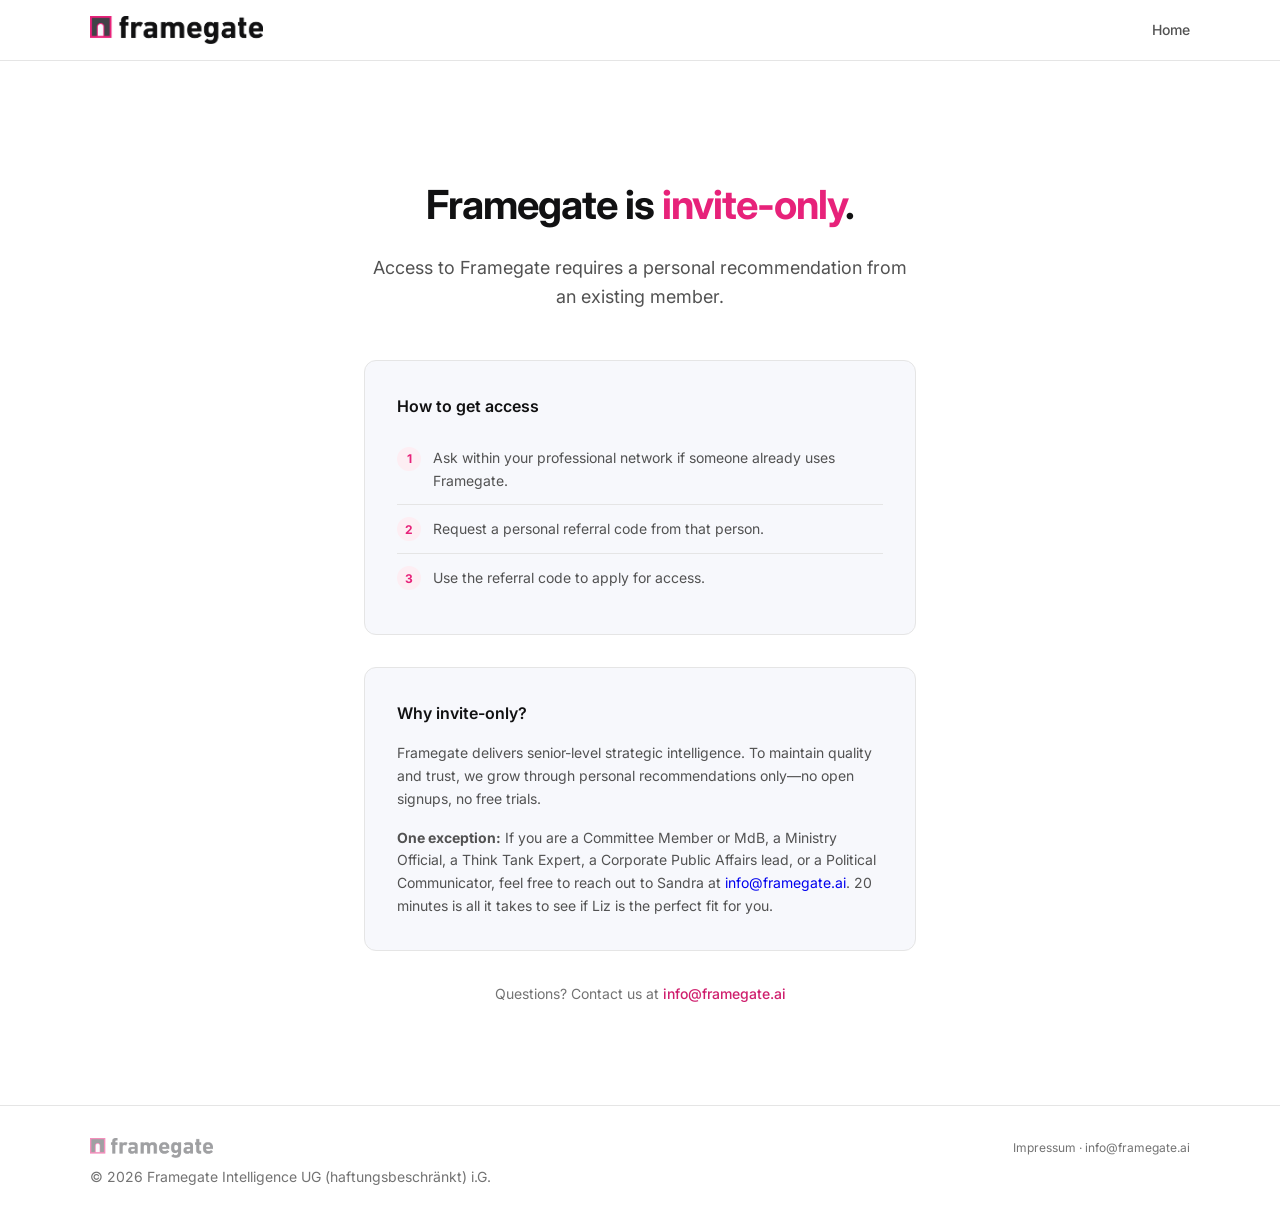
==== access.html @ 95b7551c "Access" ====
<!DOCTYPE html>
<html lang="en">
<head>
    <meta charset="UTF-8">
    <meta name="viewport" content="width=device-width, initial-scale=1.0">
    <title>Get Access—Framegate</title>
    <meta name="description" content="Framegate is available by recommendation only. Ask your network for a referral code to get started.">
    <link rel="stylesheet" href="style.css">
    <style>
        body { background: #ffffff; }
        .lp-nav {
            background: #ffffff;
            border-bottom: 1px solid var(--border-light);
            padding: var(--space-4) var(--space-6);
            position: sticky;
            top: 0;
            z-index: 100;
        }
        .lp-nav-container {
            max-width: 1100px;
            margin: 0 auto;
            display: flex;
            justify-content: space-between;
            align-items: center;
        }
        .lp-nav-logo img { height: 28px; display: block; }
        .lp-nav-links {
            display: flex;
            gap: var(--space-6);
            align-items: center;
        }
        .lp-nav-links a,
        .lp-nav-links a:link,
        .lp-nav-links a:visited {
            text-decoration: none !important;
            color: var(--text-secondary);
            font-size: var(--text-sm);
            font-weight: var(--font-medium);
            transition: color 0.2s ease;
        }
        .lp-nav-links a:hover { color: var(--text-primary); }

        .access-page {
            max-width: 600px;
            margin: 0 auto;
            padding: 120px 24px 100px;
            text-align: center;
        }
        .access-page h1 {
            font-size: clamp(1.75rem, 3.5vw, 2.5rem);
            font-weight: var(--font-bold);
            color: var(--text-primary);
            letter-spacing: -0.025em;
            line-height: 1.2;
            margin-bottom: var(--space-6);
        }
        .access-page h1 .accent { color: var(--primary-500); }
        .access-subtitle {
            font-size: var(--text-lg);
            color: var(--text-secondary);
            line-height: var(--leading-relaxed);
            margin-bottom: var(--space-12);
        }
        .access-box {
            background: var(--bg-primary);
            border: 1px solid var(--border-light);
            border-radius: 12px;
            padding: var(--space-8);
            text-align: left;
            margin-bottom: var(--space-8);
        }
        .access-box h2 {
            font-size: var(--text-base);
            font-weight: var(--font-semibold);
            color: var(--text-primary);
            margin-bottom: var(--space-4);
        }
        .access-box p {
            font-size: var(--text-sm);
            color: var(--text-secondary);
            line-height: var(--leading-relaxed);
            margin-bottom: var(--space-4);
        }
        .access-box p:last-child { margin-bottom: 0; }
        .access-steps {
            list-style: none;
            margin: 0;
            padding: 0;
            counter-reset: steps;
        }
        .access-steps li {
            counter-increment: steps;
            font-size: var(--text-sm);
            color: var(--text-secondary);
            line-height: var(--leading-relaxed);
            padding: var(--space-3) 0;
            border-bottom: 1px solid var(--border-light);
            display: flex;
            gap: var(--space-3);
            align-items: baseline;
        }
        .access-steps li:last-child { border-bottom: none; }
        .access-steps li::before {
            content: counter(steps);
            font-size: var(--text-xs);
            font-weight: var(--font-bold);
            color: var(--primary-500);
            background: var(--primary-50);
            width: 24px;
            height: 24px;
            border-radius: 50%;
            display: flex;
            align-items: center;
            justify-content: center;
            flex-shrink: 0;
        }
        .access-contact {
            font-size: var(--text-sm);
            color: var(--text-tertiary);
            line-height: var(--leading-relaxed);
        }
        .access-contact a,
        .access-contact a:link,
        .access-contact a:visited {
            color: var(--primary-600) !important;
            text-decoration: none !important;
            font-weight: var(--font-medium);
        }
        .access-contact a:hover {
            text-decoration: underline !important;
        }

        .lp-footer {
            background: #ffffff;
            border-top: 1px solid var(--border-light);
            padding: var(--space-8) 24px;
        }
        .lp-footer-inner {
            max-width: 1100px;
            margin: 0 auto;
            display: flex;
            justify-content: space-between;
            align-items: flex-start;
            flex-wrap: wrap;
            gap: var(--space-6);
        }
        .lp-footer-left {
            font-size: var(--text-sm);
            color: var(--text-tertiary);
        }
        .lp-footer-left img {
            height: 20px;
            margin-bottom: var(--space-2);
            display: block;
            opacity: 0.5;
        }
        .lp-footer-right {
            font-size: var(--text-xs);
            color: var(--text-tertiary);
            text-align: right;
            line-height: var(--leading-relaxed);
        }
        .lp-footer-right a,
        .lp-footer-right a:link,
        .lp-footer-right a:visited {
            color: var(--text-tertiary) !important;
            text-decoration: none !important;
        }
        .lp-footer-right a:hover { color: var(--text-secondary) !important; }
        @media (max-width: 768px) {
            .access-page { padding: 80px 20px 60px; }
            .lp-footer-inner { flex-direction: column; }
            .lp-footer-right { text-align: left; }
        }
    </style>
</head>
<body>

    <!-- ══════════ NAV ══════════ -->
    <nav class="lp-nav">
        <div class="lp-nav-container">
            <a href="/" class="lp-nav-logo">
                <img src="assets/logo-schwarz.png" alt="Framegate">
            </a>
            <div class="lp-nav-links">
                <a href="/">Home</a>
            </div>
        </div>
    </nav>

    <!-- ══════════ ACCESS ══════════ -->
    <section class="access-page">
        <h1>Framegate is <span class="accent">invite-only</span>.</h1>
        <p class="access-subtitle">
            Access to Framegate requires a personal recommendation from an existing member.
        </p>

        <div class="access-box">
            <h2>How to get access</h2>
            <ol class="access-steps">
                <li>Ask within your professional network if someone already uses Framegate.</li>
                <li>Request a personal referral code from that person.</li>
                <li>Use the referral code to apply for access.</li>
            </ol>
        </div>

        <div class="access-box">
            <h2>Why invite-only?</h2>
            <p>Framegate delivers senior-level strategic intelligence. To maintain quality and trust, we grow through personal recommendations only—no open signups, no free trials.</p>
            <p><strong>One exception:</strong> If you are a Committee Member or MdB, a Ministry Official, a Think Tank Expert, a Corporate Public Affairs lead, or a Political Communicator, feel free to reach out to Sandra at <a href="mailto:info@framegate.ai">info@framegate.ai</a>. 20 minutes is all it takes to see if Liz is the perfect fit for you.</p>
        </div>

        <p class="access-contact">
            Questions? Contact us at <a href="mailto:info@framegate.ai">info@framegate.ai</a>
        </p>
    </section>

    <!-- ══════════ FOOTER ══════════ -->
    <footer class="lp-footer">
        <div class="lp-footer-inner">
            <div class="lp-footer-left">
                <img src="assets/logo-grau.png" alt="Framegate">
                &copy; 2026 Framegate Intelligence UG (haftungsbeschr&auml;nkt) i.G.
            </div>
            <div class="lp-footer-right">
                <a href="impressum.html">Impressum</a> &middot;
                <a href="mailto:info@framegate.ai">info@framegate.ai</a>
            </div>
        </div>
    </footer>

</body>
</html>
---- style.css ----
/* ============================================
   FRAMEGATE Design System v3 - Website Theme
   Based on CFG_Colors.yaml & CFG_Typography.yaml
   ============================================ */

/* Google Fonts - Inter */
@import url('https://fonts.googleapis.com/css2?family=Inter:wght@300;400;500;600;700;800&display=swap');

/* ============================================
   CSS Variables (from YAML configs)
   ============================================ */
:root {
    /* Brand Primary (Magenta) */
    --primary-50: #fdeef3;
    --primary-100: #fbdce7;
    --primary-200: #f7b5cb;
    --primary-300: #f28aaf;
    --primary-400: #ec5691;
    --primary-500: #e7227a;
    --primary-600: #cf1e6d;
    --primary-700: #b71a60;
    --primary-800: #9f1653;
    --primary-900: #871246;
    --primary-950: #5a0c2f;
    
    /* Brand Secondary (Red) */
    --secondary-50: #fef3f2;
    --secondary-100: #fee4e2;
    --secondary-200: #fecaca;
    --secondary-300: #fca5a5;
    --secondary-400: #f87171;
    --secondary-500: #ef4444;
    --secondary-600: #dc2626;
    --secondary-700: #b91c1c;
    --secondary-800: #991b1b;
    --secondary-900: #7f1d1d;
    --secondary-950: #450a0a;
    
    /* Semantic Colors */
    --success-light: #10b981;
    --success: #059669;
    --success-dark: #047857;
    --warning-light: #fbbf24;
    --warning: #f59e0b;
    --warning-dark: #d97706;
    --error-light: #f87171;
    --error: #ef4444;
    --error-dark: #dc2626;
    --info-light: #60a5fa;
    --info: #3b82f6;
    --info-dark: #2563eb;
    
    /* System Colors */
    --bg-primary: #f7f8fc;
    --bg-secondary: #f0f1f5;
    --bg-tertiary: #e8e9ed;

    /* Brand Gray (for buttons) */
    --brand-gray: #414247;
    --text-primary: #111112;
    --text-secondary: #525252;
    --text-tertiary: #737373;
    --text-disabled: #a3a3a3;
    --border-light: #e5e5e5;
    --border-default: #d4d4d4;
    --border-dark: #a3a3a3;
    
    /* Neutral Scale */
    --neutral-50: #fafafa;
    --neutral-100: #f5f5f5;
    --neutral-200: #e5e5e5;
    --neutral-300: #d4d4d4;
    --neutral-400: #a3a3a3;
    --neutral-500: #737373;
    --neutral-600: #525252;
    --neutral-700: #404040;
    --neutral-800: #262626;
    --neutral-900: #171717;
    --neutral-950: #0a0a0a;
    
    /* Typography Scale */
    --text-xs: 0.75rem;
    --text-sm: 0.875rem;
    --text-base: 1rem;
    --text-lg: 1.125rem;
    --text-xl: 1.25rem;
    --text-2xl: 1.5rem;
    --text-3xl: 1.875rem;
    --text-4xl: 2.25rem;
    --text-5xl: 3rem;
    
    /* Font Weights */
    --font-light: 300;
    --font-normal: 400;
    --font-medium: 500;
    --font-semibold: 600;
    --font-bold: 700;
    
    /* Line Heights */
    --leading-tight: 1.25;
    --leading-snug: 1.375;
    --leading-normal: 1.5;
    --leading-relaxed: 1.625;
    
    /* Spacing */
    --space-1: 0.25rem;
    --space-2: 0.5rem;
    --space-3: 0.75rem;
    --space-4: 1rem;
    --space-6: 1.5rem;
    --space-8: 2rem;
    --space-12: 3rem;
    --space-16: 4rem;
    --space-24: 6rem;
}

/* ============================================
   Reset & Base
   ============================================ */
*, *::before, *::after {
    margin: 0;
    padding: 0;
    box-sizing: border-box;
}

/* GLOBAL LINK RESET - No purple, no underlines anywhere */
a,
a:link,
a:visited {
    text-decoration: none !important;
}

html {
    font-size: 16px;
    scroll-behavior: smooth;
}

body {
    font-family: 'Inter', -apple-system, BlinkMacSystemFont, 'Segoe UI', Roboto, 'Helvetica Neue', Arial, sans-serif;
    font-size: var(--text-base);
    font-weight: var(--font-normal);
    line-height: var(--leading-relaxed);
    color: var(--text-primary);
    background-color: var(--bg-primary);
    min-height: 100vh;
    display: flex;
    flex-direction: column;
    -webkit-font-smoothing: antialiased;
    -moz-osx-font-smoothing: grayscale;
}

/* ============================================
   Navigation
   ============================================ */
nav {
    background: var(--brand-gray);
    border-bottom: none;
    padding: var(--space-4) var(--space-6);
    position: sticky;
    top: 0;
    z-index: 100;
}

.nav-container {
    max-width: 900px;
    margin: 0 auto;
    display: flex;
    justify-content: space-between;
    align-items: center;
}

.logo,
.logo:link,
.logo:visited {
    font-weight: var(--font-semibold);
    font-size: var(--text-lg);
    color: var(--primary-500) !important;
    text-decoration: none !important;
    letter-spacing: -0.025em;
}

.logo:hover {
    color: #ffffff;
    text-decoration: none !important;
}

.nav-links {
    display: flex;
    gap: var(--space-8);
}

.nav-links a,
.nav-links a:link,
.nav-links a:visited {
    text-decoration: none !important;
    color: var(--primary-500);
    font-size: var(--text-sm);
    font-weight: var(--font-medium);
    transition: color 0.2s ease;
}

.nav-links a:hover {
    text-decoration: none !important;
    color: #ffffff;
}

.nav-links a.active,
.nav-links a.active:link,
.nav-links a.active:visited,
.nav-links a.active:hover {
    text-decoration: none !important;
    color: #ffffff;
}

/* ── Hamburger Button (Mobile) ── */
.hamburger {
    display: none;
    background: none;
    border: none;
    cursor: pointer;
    padding: 6px;
    z-index: 1001;
}

.hamburger span {
    display: block;
    width: 22px;
    height: 2px;
    background: var(--primary-500);
    margin: 5px 0;
    transition: transform 0.3s ease, opacity 0.3s ease;
}

/* ── Dropdown Navigation (Desktop — Two-Level Hover) ── */
.nav-dropdown {
    position: relative;
}

.nav-dropdown > a {
    display: flex;
    align-items: center;
    gap: 0.25rem;
    padding-bottom: 0.5rem;
    margin-bottom: -0.5rem;
}

.nav-dropdown > a::after {
    content: '▾';
    font-size: 0.7em;
    transition: transform 0.2s ease;
}

.nav-dropdown:hover > a::after {
    transform: rotate(180deg);
}

/* Level 1: Research Areas list */
.dropdown-menu {
    position: absolute;
    top: calc(100% + 0.25rem);
    left: 50%;
    transform: translateX(-50%);
    background: var(--brand-gray);
    border: 1px solid rgba(255,255,255,0.1);
    border-radius: 6px;
    padding: var(--space-2) 0;
    min-width: 280px;
    opacity: 0;
    visibility: hidden;
    transition: opacity 0.2s ease, visibility 0.2s ease;
    box-shadow: 0 8px 24px rgba(0,0,0,0.3);
    pointer-events: none;
}

.nav-dropdown:hover .dropdown-menu {
    opacity: 1;
    visibility: visible;
    pointer-events: auto;
}

/* Invisible bridge to prevent hover gap */
.nav-dropdown::after {
    content: '';
    position: absolute;
    top: 100%;
    left: 0;
    right: 0;
    height: 0.5rem;
}

/* Category item (hover triggers submenu) */
.dropdown-category {
    position: relative;
}

.dropdown-category .dropdown-section {
    display: flex;
    align-items: center;
    justify-content: space-between;
    padding: var(--space-2) var(--space-4);
    font-size: var(--text-sm);
    color: var(--primary-400);
    font-weight: var(--font-medium);
    cursor: pointer;
    transition: background 0.2s ease, color 0.2s ease;
}

.dropdown-category .dropdown-section:hover {
    background: rgba(231, 34, 122, 0.1);
    color: #ffffff;
}

.dropdown-category .chevron {
    font-size: 1em;
    opacity: 0.5;
    transition: opacity 0.2s ease;
}

.dropdown-category:hover .chevron {
    opacity: 1;
}

/* Level 2: Articles submenu (appears on hover) */
.dropdown-submenu {
    position: absolute;
    left: 100%;
    top: -2px;
    background: var(--brand-gray);
    border: 1px solid rgba(255,255,255,0.1);
    border-radius: 6px;
    padding: var(--space-2) 0;
    min-width: 240px;
    opacity: 0;
    visibility: hidden;
    transition: opacity 0.15s ease, visibility 0.15s ease;
    box-shadow: 0 8px 24px rgba(0,0,0,0.3);
    pointer-events: none;
}

.dropdown-category:hover .dropdown-submenu {
    opacity: 1;
    visibility: visible;
    pointer-events: auto;
}

.dropdown-submenu a {
    display: block;
    padding: var(--space-2) var(--space-4);
    color: var(--primary-400);
    font-size: var(--text-sm);
    font-weight: var(--font-medium);
    text-decoration: none;
    transition: background 0.2s ease, color 0.2s ease;
    white-space: nowrap;
}

.dropdown-submenu a:hover {
    background: rgba(231, 34, 122, 0.15);
    color: #ffffff;
}

.dropdown-submenu a.active {
    color: #ffffff;
}

.submenu-empty {
    display: block;
    padding: var(--space-2) var(--space-4);
    font-size: var(--text-xs);
    color: var(--neutral-500);
    font-style: italic;
}

/* Legacy dropdown styles (kept for compatibility) */
.dropdown-menu a,
.dropdown-menu a:link,
.dropdown-menu a:visited {
    text-decoration: none !important;
    color: var(--primary-400);
}

.dropdown-menu a:hover {
    text-decoration: none !important;
}

.dropdown-menu a.active,
.dropdown-menu a.active:link,
.dropdown-menu a.active:visited,
.dropdown-menu a.active:hover {
    text-decoration: none !important;
    color: #ffffff;
}

.dropdown-divider {
    height: 1px;
    background: rgba(255,255,255,0.1);
    margin: var(--space-2) 0;
}

/* ============================================
   Hero Section (Homepage)
   ============================================ */
.hero {
    flex: 1;
    display: flex;
    align-items: center;
    justify-content: center;
    text-align: center;
    padding: var(--space-16) var(--space-6);
    background: linear-gradient(180deg, var(--bg-primary) 0%, var(--bg-secondary) 100%);
}

.hero-content {
    max-width: 700px;
    margin: 0 auto;
    width: 100%;
}

.hero-content h1 {
    font-size: var(--text-5xl);
    font-weight: var(--font-bold);
    color: var(--text-primary);
    margin-bottom: var(--space-3);
    letter-spacing: -0.025em;
    line-height: var(--leading-tight);
}

.tagline {
    font-size: var(--text-xl);
    color: var(--text-secondary);
    margin-bottom: var(--space-8);
    font-weight: var(--font-normal);
}

.cta-buttons {
    display: flex;
    gap: var(--space-4);
    justify-content: center;
    flex-wrap: wrap;
}

.btn,
.btn:link,
.btn:visited {
    padding: var(--space-3) var(--space-6);
    border-radius: 6px;
    text-decoration: none !important;
    font-weight: var(--font-medium);
    font-size: var(--text-sm);
    transition: all 0.2s ease;
    display: inline-block;
}

.btn-primary {
    background: var(--brand-gray);
    color: var(--primary-500);
}

.btn-primary:hover {
    background: var(--neutral-800);
    color: var(--primary-400);
}

.btn-secondary {
    background: transparent;
    color: var(--brand-gray);
    border: 1px solid var(--brand-gray);
}

.btn-secondary:hover {
    background: var(--brand-gray);
    color: var(--primary-500);
}

/* ============================================
   Content Pages (GEO-optimized structure)
   ============================================ */
.content-page {
    flex: 1;
    padding: var(--space-16) var(--space-6);
    background: var(--bg-primary);
}

.content-page article {
    max-width: 800px;
    margin: 0 auto;
}

/* H1 - Main Question (GEO) */
.content-page h1 {
    font-size: var(--text-4xl);
    font-weight: var(--font-bold);
    color: var(--text-primary);
    margin-bottom: var(--space-6);
    letter-spacing: -0.025em;
    line-height: var(--leading-tight);
}

/* Summary / Intro */
.summary {
    font-size: var(--text-lg);
    color: var(--text-secondary);
    margin-bottom: var(--space-8);
    padding-bottom: var(--space-8);
    border-bottom: 1px solid var(--border-light);
    line-height: var(--leading-relaxed);
}

/* H2 - Sub-Questions (GEO) */
.content-page h2 {
    font-size: var(--text-2xl);
    font-weight: var(--font-semibold);
    color: var(--text-primary);
    margin-top: var(--space-12);
    margin-bottom: var(--space-4);
    letter-spacing: -0.025em;
    line-height: var(--leading-snug);
}

/* H3 - Sub-sections / FAQ Questions */
.content-page h3 {
    font-size: var(--text-xl);
    font-weight: var(--font-semibold);
    color: var(--text-primary);
    margin-top: var(--space-8);
    margin-bottom: var(--space-3);
    line-height: var(--leading-snug);
}

/* H4 - Details */
.content-page h4 {
    font-size: var(--text-lg);
    font-weight: var(--font-semibold);
    color: var(--text-primary);
    margin-top: var(--space-6);
    margin-bottom: var(--space-2);
}

/* Paragraphs */
.content-page p {
    margin-bottom: var(--space-4);
    color: var(--text-primary);
    line-height: var(--leading-relaxed);
}

/* Lists */
.content-page ul,
.content-page ol {
    margin-left: var(--space-6);
    margin-bottom: var(--space-4);
}

.content-page li {
    margin-bottom: var(--space-2);
    line-height: var(--leading-relaxed);
}

/* Strong / Bold */
.content-page strong {
    font-weight: var(--font-semibold);
    color: var(--text-primary);
}

/* Links */
.content-page a,
.content-page a:link,
.content-page a:visited {
    color: var(--primary-600) !important;
    text-decoration: none !important;
    font-weight: var(--font-medium);
}

.content-page a:hover {
    text-decoration: underline !important;
    color: var(--primary-700) !important;
}

/* Practical Example Box */
.example-box {
    background: var(--bg-secondary);
    border-left: 3px solid var(--primary-500);
    padding: var(--space-4) var(--space-6);
    margin: var(--space-6) 0;
    border-radius: 0 6px 6px 0;
}

.example-box p {
    margin-bottom: 0;
    font-size: var(--text-sm);
}

.example-label {
    font-size: var(--text-xs);
    font-weight: var(--font-semibold);
    color: var(--primary-600);
    text-transform: uppercase;
    letter-spacing: 0.05em;
    margin-bottom: var(--space-2);
    display: block;
}

/* FAQ Section */
.faq-section {
    margin-top: var(--space-12);
    padding-top: var(--space-8);
    border-top: 1px solid var(--border-light);
}

.faq-section h2 {
    margin-top: 0;
}

.faq-section h3 {
    font-size: var(--text-lg);
    margin-top: var(--space-6);
}

.faq-section p {
    color: var(--text-secondary);
}

/* Conclusion */
.conclusion {
    margin-top: var(--space-12);
    padding: var(--space-6);
    background: var(--neutral-900);
    color: #ffffff;
    border-radius: 8px;
}

.conclusion p {
    color: var(--neutral-200);
    margin-bottom: 0;
}

/* Sources */
.sources {
    margin-top: var(--space-12);
    padding-top: var(--space-6);
    border-top: 1px solid var(--border-light);
}

.sources h2 {
    font-size: var(--text-lg);
    margin-top: 0;
    margin-bottom: var(--space-4);
}

.sources ul {
    list-style: none;
    margin-left: 0;
}

.sources li {
    font-size: var(--text-sm);
    color: var(--text-secondary);
    margin-bottom: var(--space-2);
}

.sources a,
.sources a:link,
.sources a:visited {
    font-style: italic;
    color: var(--primary-600) !important;
    text-decoration: none !important;
}

/* Screenshot Figures */
.screenshot-figure {
    margin: 2rem 0;
    padding: 0;
}

.screenshot-figure img {
    width: 100%;
    max-width: 100%;
    border: 1px solid var(--border-default);
    border-radius: 6px;
    box-shadow: 0 2px 8px rgba(0, 0, 0, 0.08);
}

.screenshot-caption {
    margin-top: 0.75rem;
    font-size: 0.8125rem;
    color: var(--text-tertiary);
    line-height: 1.5;
}

.screenshot-caption strong {
    color: var(--text-secondary);
}

.screenshot-label {
    display: inline-block;
    font-size: 0.6875rem;
    font-weight: 600;
    text-transform: uppercase;
    letter-spacing: 0.05em;
    color: var(--primary-600);
    margin-bottom: 0.5rem;
}

.mvp-note {
    margin: 2rem 0;
    padding: 1.25rem 1.5rem;
    background: var(--neutral-50);
    border-left: 3px solid var(--primary-500);
    border-radius: 0 6px 6px 0;
    font-size: 0.875rem;
    color: var(--text-secondary);
    line-height: 1.6;
}

/* Contact Section */
.contact-section {
    margin-top: var(--space-12);
    padding-top: var(--space-6);
    border-top: 1px solid var(--border-light);
}

.contact-section a,
.contact-section a:link,
.contact-section a:visited {
    color: var(--primary-600) !important;
    text-decoration: none !important;
}

/* Scientific Sources Section */
.sources-section {
    margin-top: var(--space-12);
    padding-top: var(--space-8);
    border-top: 1px solid var(--border-light);
}

.sources-section h2 {
    margin-top: 0;
    margin-bottom: var(--space-6);
}

.sources-section h3 {
    font-size: var(--text-lg);
    margin-top: var(--space-8);
    margin-bottom: var(--space-3);
    color: var(--text-primary);
}

.sources-section ol {
    margin-left: var(--space-8);
    margin-bottom: var(--space-4);
}

.sources-section li {
    font-size: var(--text-sm);
    color: var(--text-secondary);
    margin-bottom: var(--space-2);
    line-height: var(--leading-relaxed);
}

.sources-section em {
    font-style: italic;
}

/* ============================================
   Footer
   ============================================ */
footer {
    text-align: center;
    padding: var(--space-6);
    color: var(--text-tertiary);
    font-size: var(--text-sm);
    border-top: 1px solid var(--border-light);
    background: var(--bg-secondary);
}

footer a,
footer a:link,
footer a:visited {
    color: var(--text-tertiary);
    text-decoration: none !important;
}

footer a:hover {
    color: var(--primary-600);
    text-decoration: none !important;
}

/* Separator dot */
footer span.sep {
    margin: 0 var(--space-2);
}

/* ============================================
   Framegate Discourse Intelligence — Artikel-Klassen
   Für HTML-Exports aus der Thesis Engine
   ============================================ */

/* Figure/Plot Container */
.figure-container {
    margin: var(--space-8) 0;
    text-align: center;
}

.figure-container img {
    max-width: 100%;
    height: auto;
    border: 1px solid var(--border-light);
    border-radius: 6px;
}

.figure-caption {
    font-size: var(--text-sm);
    color: var(--text-secondary);
    margin-top: var(--space-2);
    font-style: italic;
}

/* Data Table */
.content-page table {
    width: 100%;
    border-collapse: collapse;
    margin: var(--space-6) 0;
    font-size: var(--text-sm);
}

.content-page th {
    background: var(--bg-secondary);
    color: var(--text-primary);
    font-weight: var(--font-semibold);
    text-align: left;
    padding: var(--space-3) var(--space-4);
    border-bottom: 2px solid var(--primary-500);
}

.content-page td {
    padding: var(--space-2) var(--space-4);
    border-bottom: 1px solid var(--border-light);
    color: var(--text-secondary);
}

.content-page tr:hover td {
    background: var(--bg-secondary);
}

/* Metric Cards (Dashboard-Summaries) */
.metric-cards {
    display: flex;
    flex-wrap: wrap;
    gap: var(--space-4);
    margin: var(--space-6) 0;
}

.metric-card {
    flex: 1;
    min-width: 120px;
    border: 1px solid var(--border-light);
    border-radius: 6px;
    padding: var(--space-4) var(--space-6);
    text-align: center;
    background: #ffffff;
}

.metric-card .value {
    font-size: var(--text-3xl);
    font-weight: var(--font-bold);
    color: var(--primary-500);
}

.metric-card .label {
    font-size: var(--text-xs);
    color: var(--text-secondary);
    text-transform: uppercase;
    letter-spacing: 0.05em;
}

/* Verdict Badge */
.verdict {
    display: inline-block;
    padding: var(--space-1) var(--space-3);
    border-radius: 4px;
    font-weight: var(--font-semibold);
    font-size: var(--text-sm);
    text-transform: uppercase;
}

.verdict-supported    { background: #d1fae5; color: #065f46; }
.verdict-refuted      { background: #fee2e2; color: #991b1b; }
.verdict-ambiguous    { background: #fef3c7; color: #92400e; }
.verdict-insufficient { background: var(--bg-tertiary); color: var(--neutral-700); }

/* Disclaimer */
.disclaimer {
    background: var(--bg-secondary);
    border: 1px solid var(--border-light);
    padding: var(--space-4);
    font-size: var(--text-sm);
    color: var(--text-secondary);
    margin-top: var(--space-12);
    border-radius: 6px;
}

/* ============================================
   Page Sections (Atlantic Pulse, multi-section layouts)
   ============================================ */
.page-section {
    padding: var(--space-16) var(--space-6);
}

.section-light {
    background: var(--bg-primary);
}

.section-gray {
    background: var(--neutral-100);
}

.section-dark {
    background: var(--neutral-800);
    color: var(--neutral-100);
}

.section-dark h1, .section-dark h2, .section-dark h3 {
    color: #ffffff;
}

.section-dark p {
    color: var(--neutral-200);
}

.section-dark a,
.section-dark a:link,
.section-dark a:visited {
    color: var(--primary-300) !important;
}

.section-dark a:hover {
    color: var(--primary-200) !important;
}

/* Container for section content */
.container {
    max-width: 800px;
    margin: 0 auto;
}

/* ============================================
   Responsive Design
   ============================================ */
@media (max-width: 768px) {
    .hero-content h1 {
        font-size: var(--text-4xl);
    }

    .tagline {
        font-size: var(--text-lg);
    }

    .content-page h1 {
        font-size: var(--text-3xl);
    }

    .content-page h2 {
        font-size: var(--text-xl);
    }

    .content-page {
        padding: var(--space-8) var(--space-4);
    }

    /* ── Hamburger visible on mobile ── */
    .hamburger {
        display: block;
    }

    /* ── Nav links: hidden by default, vertical when open ── */
    .nav-links {
        display: none;
        flex-direction: column;
        position: absolute;
        top: 100%;
        left: 0;
        right: 0;
        background: var(--brand-gray);
        border-top: 1px solid rgba(255,255,255,0.1);
        padding: var(--space-4);
        gap: var(--space-1);
        z-index: 1000;
        box-shadow: 0 8px 24px rgba(0,0,0,0.4);
    }

    .nav-links.nav-open {
        display: flex;
    }

    .nav-links > a {
        padding: var(--space-3) var(--space-2);
    }

    /* ── Mobile: nav-container relative for positioning ── */
    .nav-container {
        position: relative;
    }

    /* ── Mobile: dropdown becomes inline accordion ── */
    .nav-dropdown {
        position: static;
    }

    .nav-dropdown > a::after {
        display: none;
    }

    .dropdown-menu {
        position: static;
        transform: none;
        opacity: 0;
        visibility: hidden;
        pointer-events: none;
        max-height: 0;
        overflow: hidden;
        background: transparent;
        border: none;
        box-shadow: none;
        padding: 0;
        min-width: auto;
        transition: max-height 0.3s ease, opacity 0.3s ease;
    }

    .nav-dropdown.dropdown-open .dropdown-menu {
        opacity: 1;
        visibility: visible;
        pointer-events: auto;
        max-height: 500px;
    }

    .nav-dropdown > a {
        display: flex;
        justify-content: space-between;
        align-items: center;
    }

    .nav-dropdown > a::after {
        content: '▸';
        display: inline-block !important;
        font-size: 0.75rem;
        margin-left: 0.5rem;
        transition: transform 0.2s ease;
    }

    .nav-dropdown.dropdown-open > a::after {
        transform: rotate(90deg);
    }

    .nav-dropdown::after {
        display: none;
    }

    /* ── Mobile: categories stack vertically, no flyout ── */
    .dropdown-category .dropdown-section {
        padding: var(--space-2) var(--space-3);
    }

    .dropdown-submenu {
        position: static;
        opacity: 1;
        visibility: visible;
        pointer-events: auto;
        background: transparent;
        border: none;
        box-shadow: none;
        padding: 0 0 0 var(--space-4);
        min-width: auto;
    }

    .dropdown-category .chevron {
        display: none;
    }

    .dropdown-submenu a {
        padding: var(--space-2) var(--space-3);
        font-size: var(--text-xs);
    }

    /* ── Mobile: article hero smaller ── */
    .article-hero {
        padding: var(--space-16) var(--space-4) var(--space-8);
    }

    .article-hero h1 {
        font-size: var(--text-2xl);
    }
}

@media (max-width: 480px) {
    .hero-content h1 {
        font-size: var(--text-3xl);
    }

    .content-page h1 {
        font-size: var(--text-2xl);
    }

    .cta-buttons {
        flex-direction: column;
    }

    .btn {
        width: 100%;
        text-align: center;
    }

    /* Framegate Metric Cards — Mobile */
    .metric-card {
        min-width: 90px;
        padding: var(--space-3);
    }

    .metric-card .value {
        font-size: var(--text-2xl);
    }
}

/* ============================================
   Research Article Styles (Scientific Papers)
   ============================================ */

/* Article Hero (matching Atlantic Pulse style) */
.article-hero {
    padding: var(--space-24) var(--space-6) var(--space-16);
    text-align: center;
    background: linear-gradient(180deg, var(--bg-primary) 0%, var(--neutral-100) 100%);
}

.article-hero h1 {
    font-size: var(--text-4xl);
    font-weight: var(--font-bold);
    color: var(--text-primary);
    margin-bottom: var(--space-3);
    letter-spacing: -0.025em;
    line-height: var(--leading-tight);
    max-width: 750px;
    margin-left: auto;
    margin-right: auto;
}

.article-hero .subtitle {
    font-size: var(--text-lg);
    color: var(--text-secondary);
    max-width: 600px;
    margin: 0 auto;
    line-height: var(--leading-relaxed);
}

.article-hero .article-meta {
    margin-top: var(--space-4);
    font-size: var(--text-sm);
    color: var(--text-secondary);
    font-weight: var(--font-medium);
}

.article-hero .article-meta span {
    margin: 0 var(--space-2);
}

/* Document Header (legacy style, fallback) */
.document-header {
    border-bottom: 3px solid var(--primary-500);
    padding-bottom: var(--space-8);
    margin-bottom: var(--space-12);
}

.document-header h1 {
    font-size: var(--text-4xl);
    font-weight: var(--font-bold);
    line-height: var(--leading-tight);
    margin-bottom: var(--space-4);
    color: var(--text-primary);
    max-width: 800px;
}

.document-meta {
    display: flex;
    gap: var(--space-6);
    margin-top: var(--space-4);
    flex-wrap: wrap;
    font-size: 13px;
    color: var(--text-secondary);
    font-weight: var(--font-medium);
}

/* Section headings with Magenta accent */
.content-page h2 {
    font-size: 24px;
    font-weight: var(--font-bold);
    margin-top: var(--space-16);
    margin-bottom: var(--space-6);
    padding-top: var(--space-8);
    border-top: 1px solid var(--border-light);
    color: var(--text-primary);
    border-left: 4px solid var(--primary-500);
    padding-left: var(--space-4);
}

/* First h2 after abstract shouldn't have top border */
.abstract-box + h2 {
    border-top: none;
    padding-top: 0;
    margin-top: var(--space-12);
}

.content-page h3 {
    font-size: 18px;
    font-weight: var(--font-semibold);
    margin-top: var(--space-8);
    margin-bottom: var(--space-4);
    color: var(--text-primary);
}

.content-page h4 {
    font-size: 15px;
    font-weight: var(--font-semibold);
    margin-top: var(--space-5);
    margin-bottom: var(--space-3);
    color: var(--text-primary);
}

/* Abstract box */
.abstract-box {
    background-color: var(--neutral-50, #f9fafb);
    border-left: 4px solid var(--primary-500);
    padding: var(--space-6);
    margin-bottom: var(--space-8);
    border-radius: 4px;
}

.abstract-box p {
    margin-bottom: var(--space-3);
    font-size: 15px;
    line-height: 1.75;
}

/* Key finding highlight box */
.key-finding {
    background: linear-gradient(135deg, #fff5f9 0%, #f9f0fc 100%);
    border-left: 4px solid var(--primary-500);
    padding: var(--space-6);
    margin: var(--space-6) 0;
    border-radius: 4px;
    border-right: 1px solid var(--neutral-200, #e5e7eb);
}

.key-finding h4 {
    color: var(--primary-600);
    margin-top: 0;
}

/* Example / callout boxes */
.content-page .example-box {
    background-color: var(--neutral-50, #f9fafb);
    border-left: 4px solid var(--primary-500);
    padding: var(--space-5);
    margin: var(--space-6) 0;
    border-radius: 4px;
}

.content-page .example-box strong {
    color: var(--primary-600);
}

/* Limitation / warning callout */
.limitation-callout {
    background-color: #fef3c7;
    border-left: 4px solid var(--warning-light, #f59e0b);
    padding: var(--space-4);
    margin: var(--space-4) 0;
    border-radius: 4px;
}

.limitation-callout strong {
    color: #d97706;
}

/* Tables in articles */
.content-page table {
    width: 100%;
    border-collapse: collapse;
    margin: var(--space-6) 0;
    font-size: 14px;
    background-color: var(--bg-secondary, #ffffff);
}

.content-page table thead {
    background-color: var(--neutral-100, #f3f4f6);
    border-bottom: 2px solid var(--primary-500);
}

.content-page table th {
    padding: var(--space-3);
    text-align: left;
    font-weight: var(--font-semibold);
    color: var(--text-primary);
    border-bottom: 2px solid var(--primary-500);
}

.content-page table td {
    padding: var(--space-3);
    border-bottom: 1px solid var(--neutral-200, #e5e5e5);
    color: var(--text-primary);
}

.content-page table tr:nth-child(even) {
    background-color: var(--neutral-50, #f9fafb);
}

.content-page table tr:hover {
    background-color: #fef5f9;
}

.table-wrapper {
    overflow-x: auto;
    margin: var(--space-6) 0;
    border: 1px solid var(--neutral-200, #e5e5e5);
    border-radius: 4px;
}

/* Code blocks */
.content-page code {
    font-family: 'JetBrains Mono', 'Courier New', monospace;
    background-color: var(--neutral-100, #f3f4f6);
    padding: 2px 6px;
    border-radius: 3px;
    font-size: 13px;
    color: #d63384;
}

.content-page pre {
    background-color: var(--neutral-100, #f3f4f6);
    padding: var(--space-4);
    border-radius: 4px;
    overflow-x: auto;
    margin: var(--space-4) 0;
    font-size: 13px;
    line-height: 1.5;
}

.content-page pre code {
    background: none;
    padding: 0;
    color: var(--text-primary);
}

/* Statistical notation */
.stat-notation {
    font-family: 'JetBrains Mono', monospace;
    color: var(--primary-600);
    font-weight: var(--font-medium);
}

/* References section */
.references-section {
    background-color: var(--neutral-50, #f9fafb);
    padding: var(--space-6);
    border-radius: 4px;
    margin-top: var(--space-8);
}

.references-section ul {
    list-style: none;
    margin-left: 0;
}

.references-section li {
    margin-bottom: var(--space-3);
    padding-left: 24px;
    text-indent: -24px;
    line-height: 1.75;
    font-size: 14px;
}

/* Document footer */
.document-footer {
    border-top: 2px solid var(--neutral-200, #e5e5e5);
    padding-top: var(--space-8);
    margin-top: var(--space-16);
    text-align: center;
    font-size: 12px;
    color: var(--text-secondary);
}

.footer-copyright {
    margin-top: var(--space-2);
    font-style: italic;
}

/* Section label (CONTEXT, EVIDENCE, etc.) */
.section-header {
    font-size: var(--text-sm);
    font-weight: var(--font-semibold);
    color: var(--primary-600);
    text-transform: uppercase;
    letter-spacing: 0.08em;
    margin-bottom: var(--space-2);
}

/* Three-Tier Epistemology Boxes (Know / Suspect / Cannot Prove) */
.three-tier {
    display: grid;
    gap: var(--space-4);
    margin: var(--space-6) 0;
}

.three-tier-item {
    border-radius: 8px;
    padding: var(--space-6);
    border-left: 4px solid var(--border-default);
}

.three-tier-item h4 {
    margin-top: 0;
    margin-bottom: var(--space-2);
    font-size: var(--text-lg);
}

.three-tier-item p {
    font-size: var(--text-sm);
    color: var(--text-secondary);
    margin-bottom: var(--space-3);
}

.three-tier-item ul {
    margin-left: var(--space-4);
    margin-bottom: 0;
}

.three-tier-item li {
    font-size: var(--text-sm);
    line-height: var(--leading-relaxed);
    margin-bottom: var(--space-2);
}

.three-tier-item.know {
    background: #f0fdf4;
    border-left-color: var(--success);
}

.three-tier-item.know h4 {
    color: #065f46;
}

.three-tier-item.suspect {
    background: #fffbeb;
    border-left-color: var(--warning);
}

.three-tier-item.suspect h4 {
    color: #92400e;
}

.three-tier-item.cant-prove {
    background: var(--neutral-50);
    border-left-color: var(--neutral-400);
}

.three-tier-item.cant-prove h4 {
    color: var(--neutral-700);
}

/* Lists in articles */
.content-page ul,
.content-page ol {
    margin-left: 24px;
    margin-bottom: var(--space-4);
}

.content-page li {
    margin-bottom: var(--space-2);
    line-height: 1.75;
}
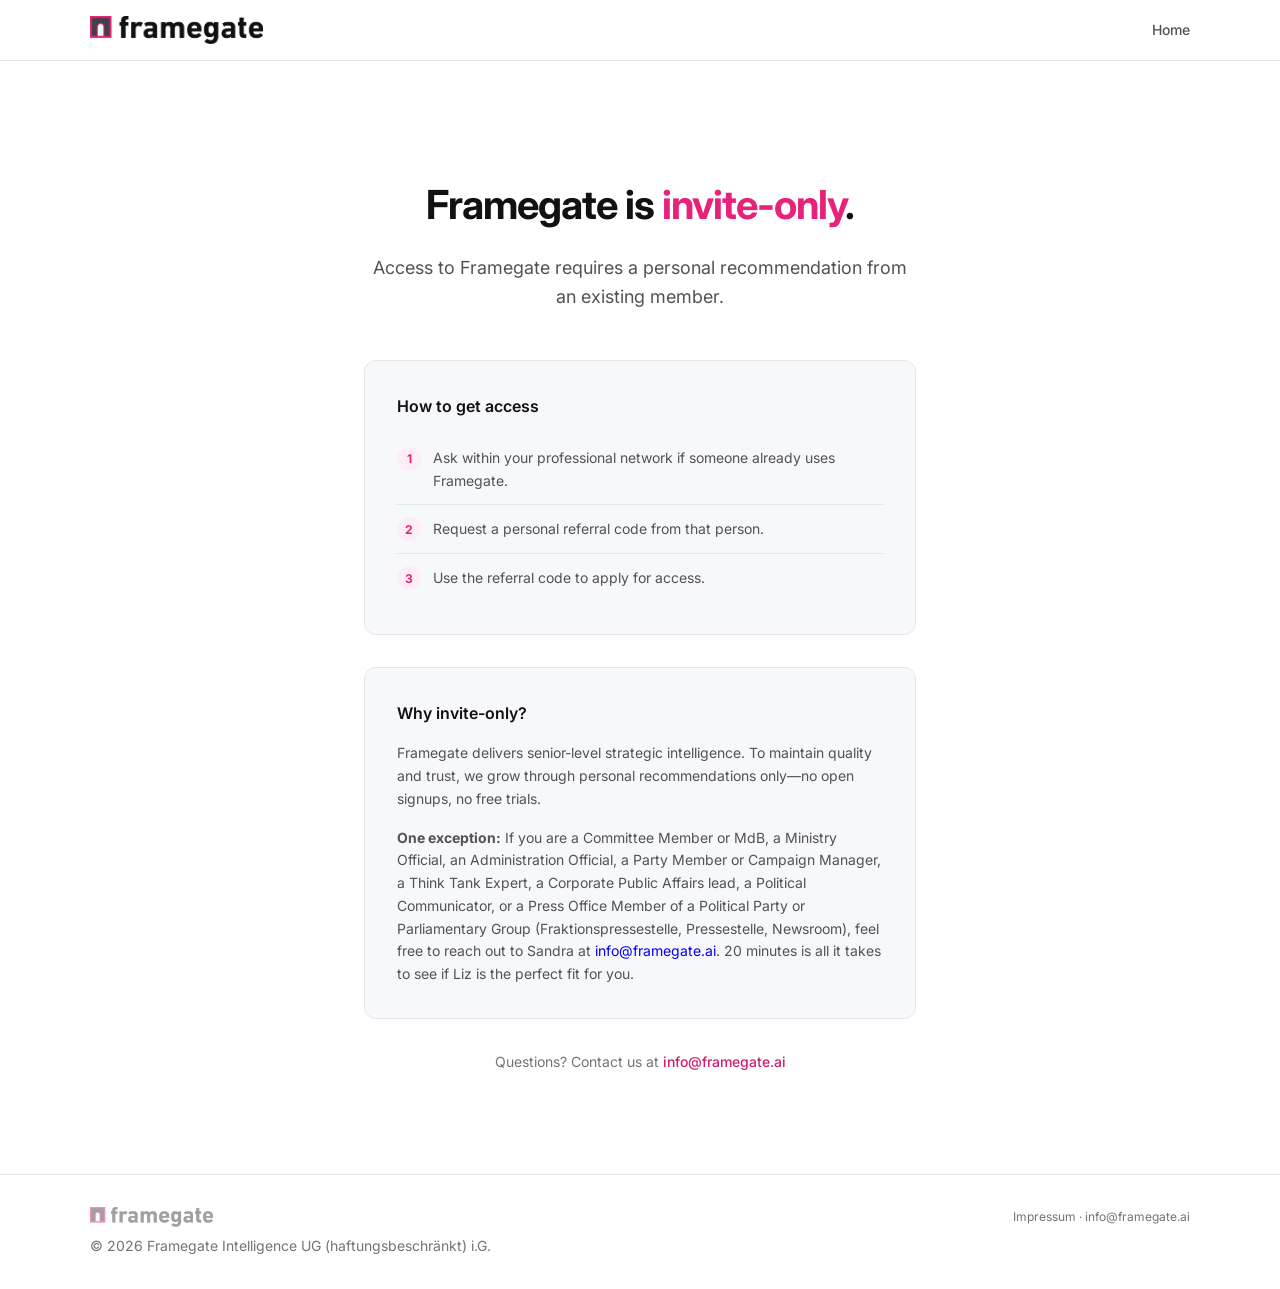
==== commit 36320a4d: "acess" ====
--- a/access.html
+++ b/access.html
@@ -207,7 +207,7 @@
         <div class="access-box">
             <h2>Why invite-only?</h2>
             <p>Framegate delivers senior-level strategic intelligence. To maintain quality and trust, we grow through personal recommendations only—no open signups, no free trials.</p>
-            <p><strong>One exception:</strong> If you are a Committee Member or MdB, a Ministry Official, a Think Tank Expert, a Corporate Public Affairs lead, or a Political Communicator, feel free to reach out to Sandra at <a href="mailto:info@framegate.ai">info@framegate.ai</a>. 20 minutes is all it takes to see if Liz is the perfect fit for you.</p>
+            <p><strong>One exception:</strong> If you are a Committee Member or MdB, a Ministry Official, an Administration Official, a Party Member or Campaign Manager, a Think Tank Expert, a Corporate Public Affairs lead, a Political Communicator, or a Press Office Member of a Political Party or Parliamentary Group (Fraktionspressestelle, Pressestelle, Newsroom), feel free to reach out to Sandra at <a href="mailto:info@framegate.ai">info@framegate.ai</a>. 20 minutes is all it takes to see if Liz is the perfect fit for you.</p>
         </div>
 
         <p class="access-contact">
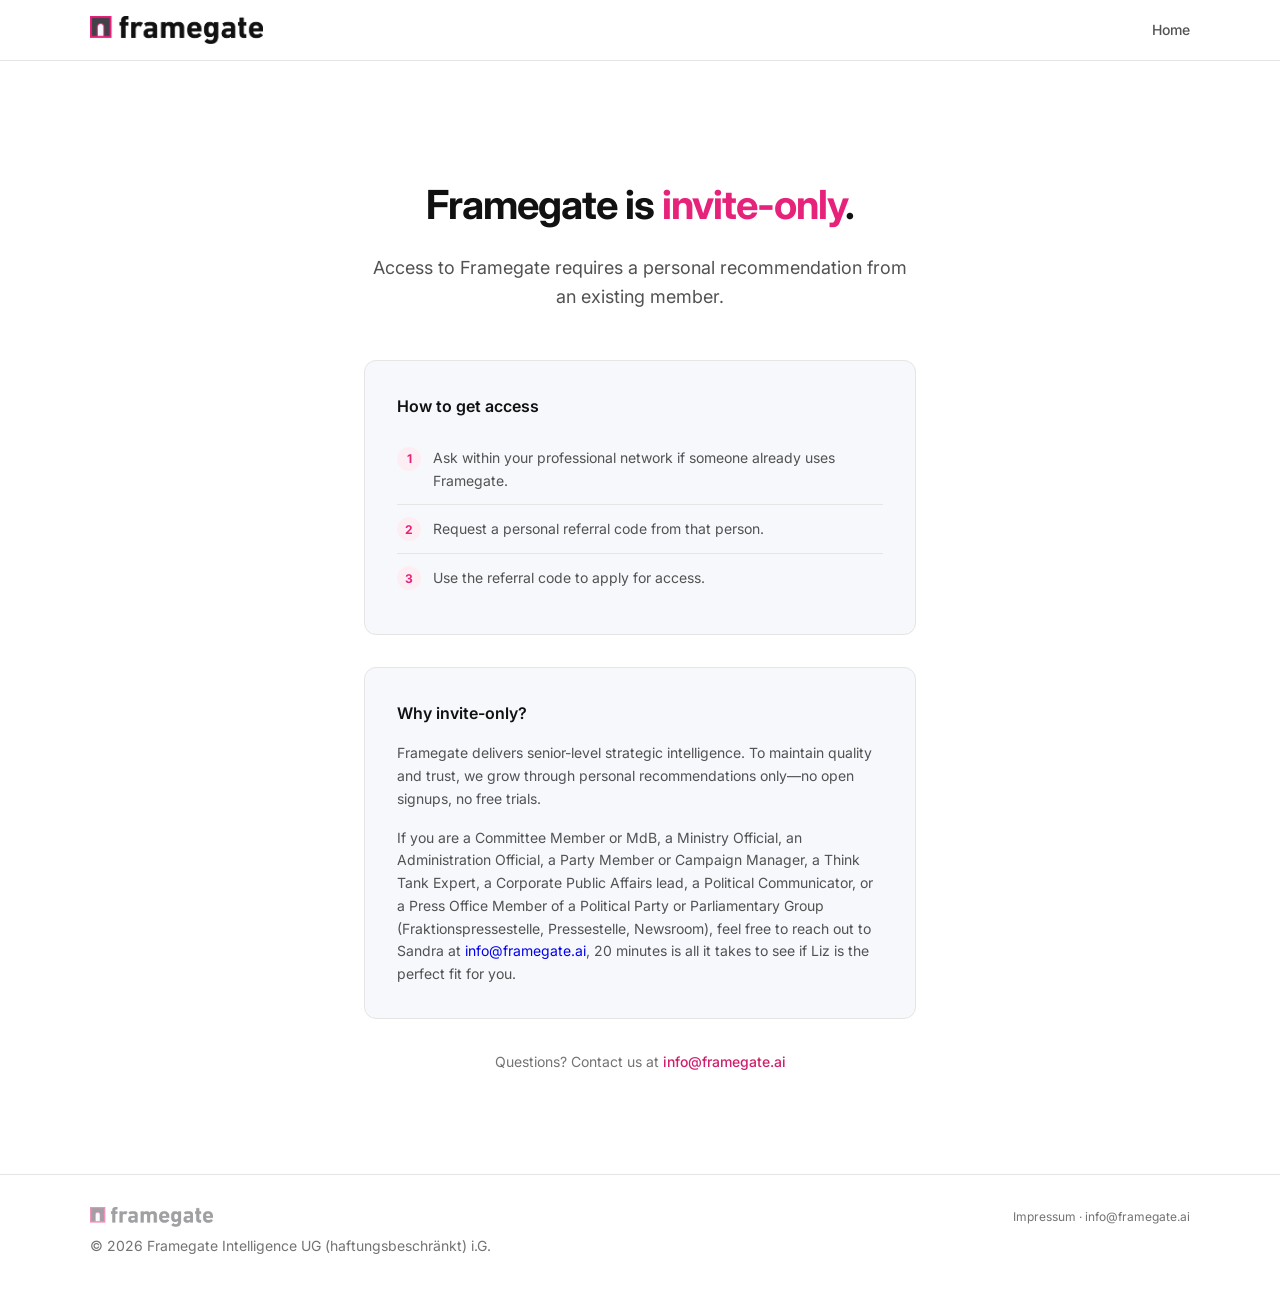
==== commit 858b208a: "access" ====
--- a/access.html
+++ b/access.html
@@ -207,7 +207,7 @@
         <div class="access-box">
             <h2>Why invite-only?</h2>
             <p>Framegate delivers senior-level strategic intelligence. To maintain quality and trust, we grow through personal recommendations only—no open signups, no free trials.</p>
-            <p><strong>One exception:</strong> If you are a Committee Member or MdB, a Ministry Official, an Administration Official, a Party Member or Campaign Manager, a Think Tank Expert, a Corporate Public Affairs lead, a Political Communicator, or a Press Office Member of a Political Party or Parliamentary Group (Fraktionspressestelle, Pressestelle, Newsroom), feel free to reach out to Sandra at <a href="mailto:info@framegate.ai">info@framegate.ai</a>. 20 minutes is all it takes to see if Liz is the perfect fit for you.</p>
+            <p>If you are a Committee Member or MdB, a Ministry Official, an Administration Official, a Party Member or Campaign Manager, a Think Tank Expert, a Corporate Public Affairs lead, a Political Communicator, or a Press Office Member of a Political Party or Parliamentary Group (Fraktionspressestelle, Pressestelle, Newsroom), feel free to reach out to Sandra at <a href="mailto:info@framegate.ai">info@framegate.ai</a>, 20 minutes is all it takes to see if Liz is the perfect fit for you.</p>
         </div>
 
         <p class="access-contact">
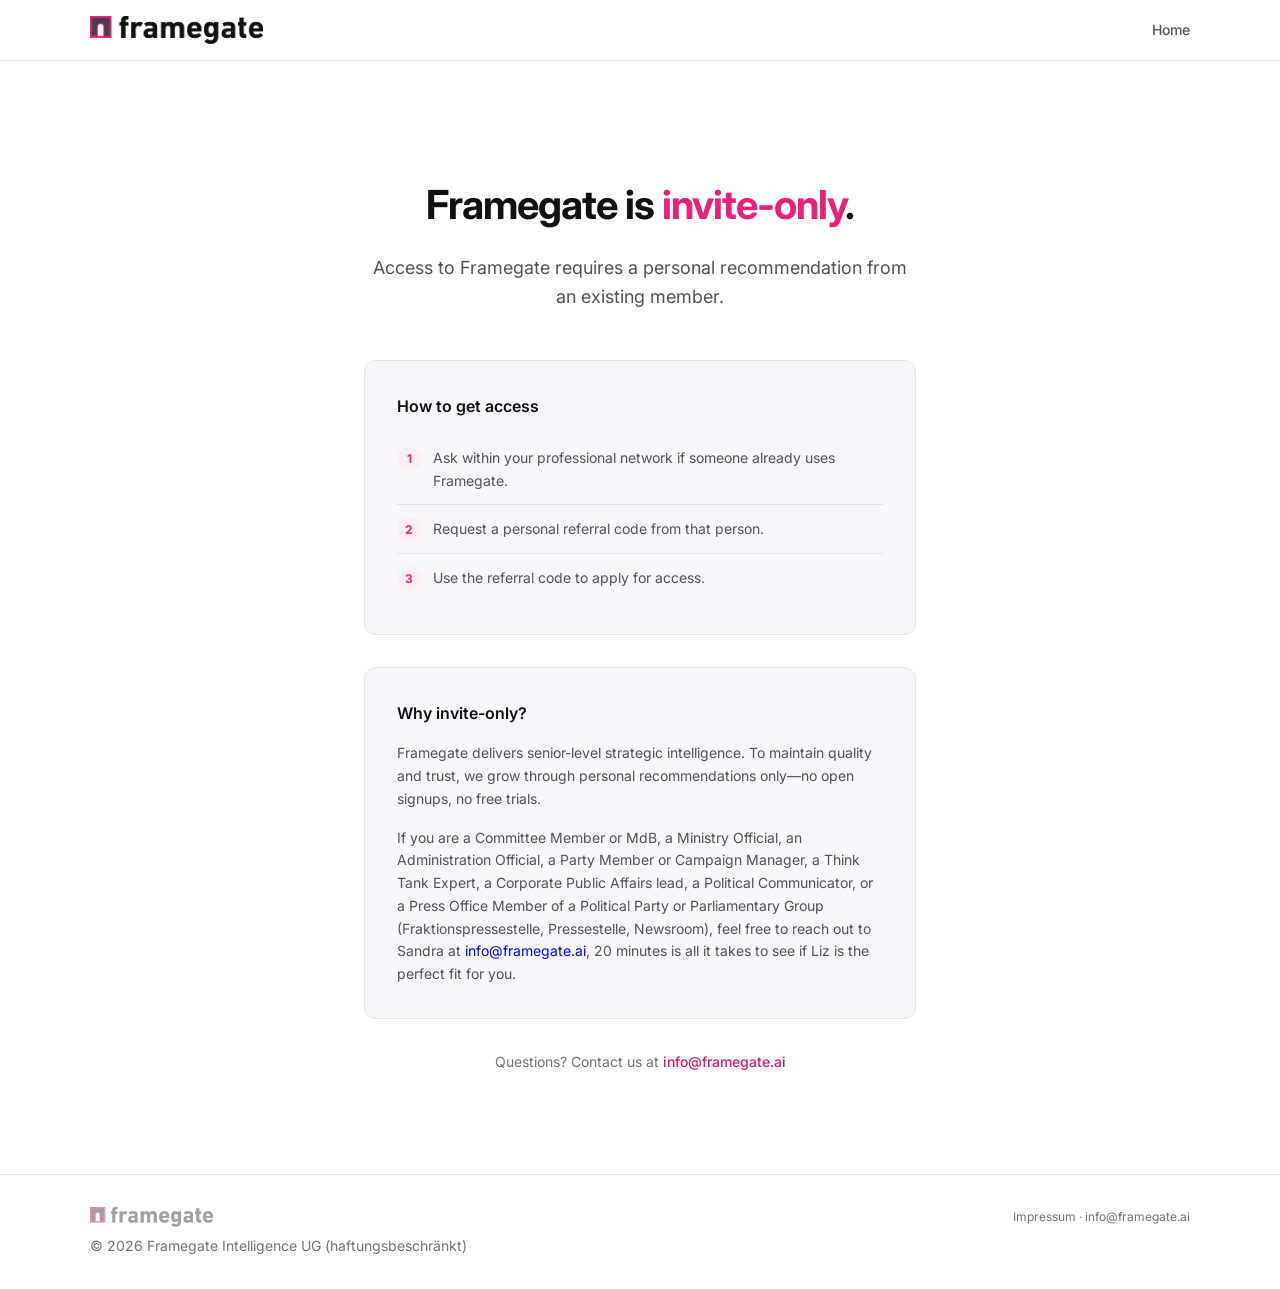
==== commit 0f9a117e: "Impressum" ====
--- a/access.html
+++ b/access.html
@@ -220,8 +220,7 @@
         <div class="lp-footer-inner">
             <div class="lp-footer-left">
                 <img src="assets/logo-grau.png" alt="Framegate">
-                &copy; 2026 Framegate Intelligence UG (haftungsbeschr&auml;nkt) i.G.
-            </div>
+                &copy; 2026 Framegate Intelligence UG (haftungsbeschr&auml;nkt)            </div>
             <div class="lp-footer-right">
                 <a href="impressum.html">Impressum</a> &middot;
                 <a href="mailto:info@framegate.ai">info@framegate.ai</a>
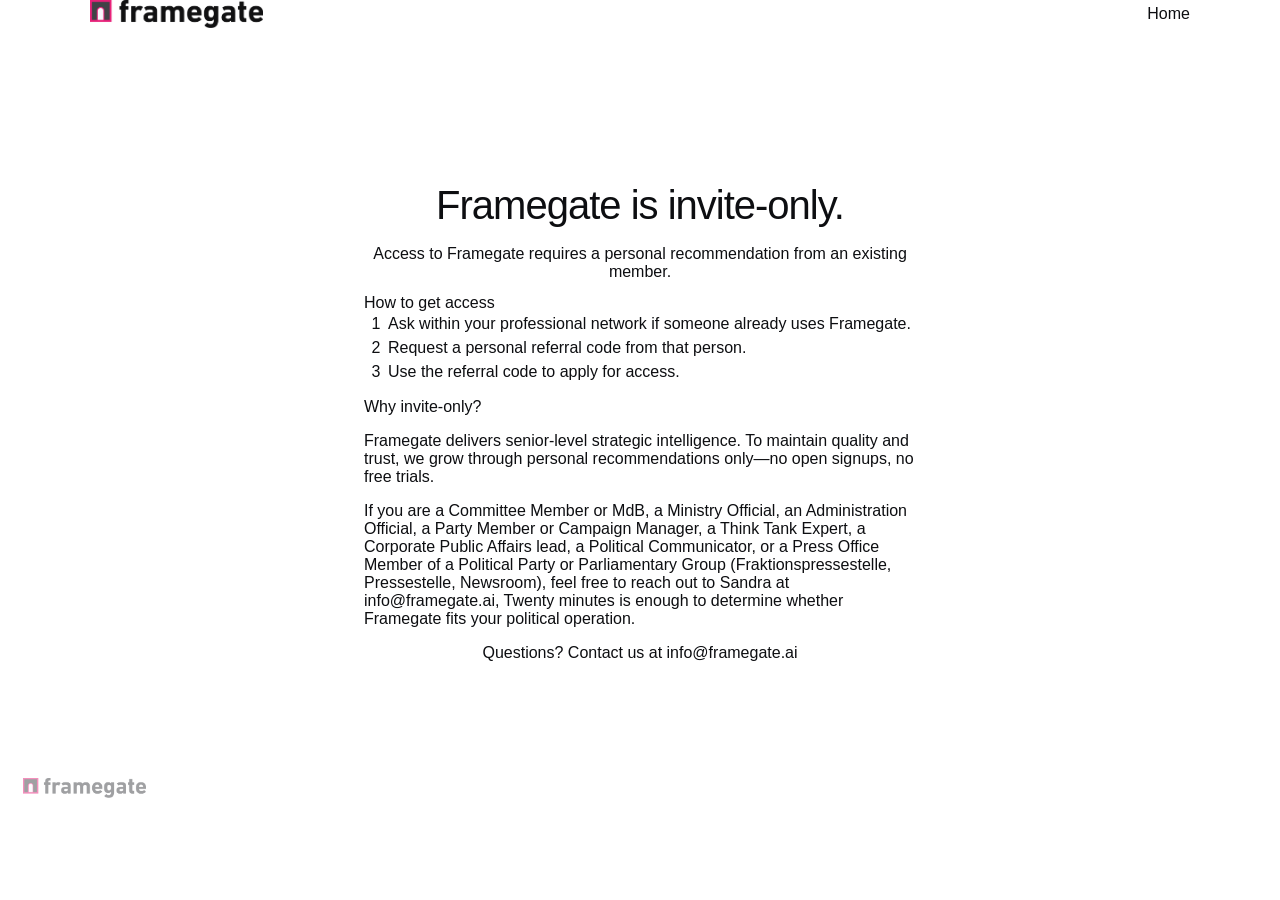
==== commit 8703f7a6: "Remove Liz branding from access page" ====
--- a/access.html
+++ b/access.html
@@ -4,7 +4,7 @@
     <meta charset="UTF-8">
     <meta name="viewport" content="width=device-width, initial-scale=1.0">
     <title>Get Access—Framegate</title>
-    <meta name="description" content="Framegate is available by recommendation only. Ask your network for a referral code to get started.">
+    <meta name="description" content="Request invite-only access to Framegate Intelligence.">
     <link rel="stylesheet" href="style.css">
     <style>
         body { background: #ffffff; }
@@ -207,7 +207,7 @@
         <div class="access-box">
             <h2>Why invite-only?</h2>
             <p>Framegate delivers senior-level strategic intelligence. To maintain quality and trust, we grow through personal recommendations only—no open signups, no free trials.</p>
-            <p>If you are a Committee Member or MdB, a Ministry Official, an Administration Official, a Party Member or Campaign Manager, a Think Tank Expert, a Corporate Public Affairs lead, a Political Communicator, or a Press Office Member of a Political Party or Parliamentary Group (Fraktionspressestelle, Pressestelle, Newsroom), feel free to reach out to Sandra at <a href="mailto:info@framegate.ai">info@framegate.ai</a>, 20 minutes is all it takes to see if Liz is the perfect fit for you.</p>
+            <p>If you are a Committee Member or MdB, a Ministry Official, an Administration Official, a Party Member or Campaign Manager, a Think Tank Expert, a Corporate Public Affairs lead, a Political Communicator, or a Press Office Member of a Political Party or Parliamentary Group (Fraktionspressestelle, Pressestelle, Newsroom), feel free to reach out to Sandra at <a href="mailto:info@framegate.ai">info@framegate.ai</a>, Twenty minutes is enough to determine whether Framegate fits your political operation.</p>
         </div>
 
         <p class="access-contact">
--- a/style.css
+++ b/style.css
@@ -1,1477 +1,357 @@
-/* ============================================
-   FRAMEGATE Design System v3 - Website Theme
-   Based on CFG_Colors.yaml & CFG_Typography.yaml
-   ============================================ */
-
-/* Google Fonts - Inter */
-@import url('https://fonts.googleapis.com/css2?family=Inter:wght@300;400;500;600;700;800&display=swap');
-
-/* ============================================
-   CSS Variables (from YAML configs)
-   ============================================ */
 :root {
-    /* Brand Primary (Magenta) */
-    --primary-50: #fdeef3;
-    --primary-100: #fbdce7;
-    --primary-200: #f7b5cb;
-    --primary-300: #f28aaf;
-    --primary-400: #ec5691;
-    --primary-500: #e7227a;
-    --primary-600: #cf1e6d;
-    --primary-700: #b71a60;
-    --primary-800: #9f1653;
-    --primary-900: #871246;
-    --primary-950: #5a0c2f;
-    
-    /* Brand Secondary (Red) */
-    --secondary-50: #fef3f2;
-    --secondary-100: #fee4e2;
-    --secondary-200: #fecaca;
-    --secondary-300: #fca5a5;
-    --secondary-400: #f87171;
-    --secondary-500: #ef4444;
-    --secondary-600: #dc2626;
-    --secondary-700: #b91c1c;
-    --secondary-800: #991b1b;
-    --secondary-900: #7f1d1d;
-    --secondary-950: #450a0a;
-    
-    /* Semantic Colors */
-    --success-light: #10b981;
-    --success: #059669;
-    --success-dark: #047857;
-    --warning-light: #fbbf24;
-    --warning: #f59e0b;
-    --warning-dark: #d97706;
-    --error-light: #f87171;
-    --error: #ef4444;
-    --error-dark: #dc2626;
-    --info-light: #60a5fa;
-    --info: #3b82f6;
-    --info-dark: #2563eb;
-    
-    /* System Colors */
-    --bg-primary: #f7f8fc;
-    --bg-secondary: #f0f1f5;
-    --bg-tertiary: #e8e9ed;
-
-    /* Brand Gray (for buttons) */
-    --brand-gray: #414247;
-    --text-primary: #111112;
-    --text-secondary: #525252;
-    --text-tertiary: #737373;
-    --text-disabled: #a3a3a3;
-    --border-light: #e5e5e5;
-    --border-default: #d4d4d4;
-    --border-dark: #a3a3a3;
-    
-    /* Neutral Scale */
-    --neutral-50: #fafafa;
-    --neutral-100: #f5f5f5;
-    --neutral-200: #e5e5e5;
-    --neutral-300: #d4d4d4;
-    --neutral-400: #a3a3a3;
-    --neutral-500: #737373;
-    --neutral-600: #525252;
-    --neutral-700: #404040;
-    --neutral-800: #262626;
-    --neutral-900: #171717;
-    --neutral-950: #0a0a0a;
-    
-    /* Typography Scale */
-    --text-xs: 0.75rem;
-    --text-sm: 0.875rem;
-    --text-base: 1rem;
-    --text-lg: 1.125rem;
-    --text-xl: 1.25rem;
-    --text-2xl: 1.5rem;
-    --text-3xl: 1.875rem;
-    --text-4xl: 2.25rem;
-    --text-5xl: 3rem;
-    
-    /* Font Weights */
-    --font-light: 300;
-    --font-normal: 400;
-    --font-medium: 500;
-    --font-semibold: 600;
-    --font-bold: 700;
-    
-    /* Line Heights */
-    --leading-tight: 1.25;
-    --leading-snug: 1.375;
-    --leading-normal: 1.5;
-    --leading-relaxed: 1.625;
-    
-    /* Spacing */
-    --space-1: 0.25rem;
-    --space-2: 0.5rem;
-    --space-3: 0.75rem;
-    --space-4: 1rem;
-    --space-6: 1.5rem;
-    --space-8: 2rem;
-    --space-12: 3rem;
-    --space-16: 4rem;
-    --space-24: 6rem;
-}
-
-/* ============================================
-   Reset & Base
-   ============================================ */
-*, *::before, *::after {
-    margin: 0;
-    padding: 0;
-    box-sizing: border-box;
-}
-
-/* GLOBAL LINK RESET - No purple, no underlines anywhere */
-a,
-a:link,
-a:visited {
-    text-decoration: none !important;
-}
-
-html {
-    font-size: 16px;
-    scroll-behavior: smooth;
-}
-
+  --ink: #0d0e11;
+  --charcoal: #202126;
+  --slate: #5e6068;
+  --muted: #8e8f95;
+  --line: #d8d5cf;
+  --paper: #f2efe9;
+  --white: #ffffff;
+  --pink: #ed1978;
+  --pink-dark: #c60e60;
+}
+
+* { box-sizing: border-box; }
+html { scroll-behavior: smooth; }
 body {
-    font-family: 'Inter', -apple-system, BlinkMacSystemFont, 'Segoe UI', Roboto, 'Helvetica Neue', Arial, sans-serif;
-    font-size: var(--text-base);
-    font-weight: var(--font-normal);
-    line-height: var(--leading-relaxed);
-    color: var(--text-primary);
-    background-color: var(--bg-primary);
-    min-height: 100vh;
-    display: flex;
-    flex-direction: column;
-    -webkit-font-smoothing: antialiased;
-    -moz-osx-font-smoothing: grayscale;
-}
-
-/* ============================================
-   Navigation
-   ============================================ */
-nav {
-    background: var(--brand-gray);
-    border-bottom: none;
-    padding: var(--space-4) var(--space-6);
-    position: sticky;
-    top: 0;
-    z-index: 100;
-}
-
-.nav-container {
-    max-width: 900px;
-    margin: 0 auto;
-    display: flex;
-    justify-content: space-between;
-    align-items: center;
-}
-
-.logo,
-.logo:link,
-.logo:visited {
-    font-weight: var(--font-semibold);
-    font-size: var(--text-lg);
-    color: var(--primary-500) !important;
-    text-decoration: none !important;
-    letter-spacing: -0.025em;
-}
-
-.logo:hover {
-    color: #ffffff;
-    text-decoration: none !important;
-}
-
-.nav-links {
-    display: flex;
-    gap: var(--space-8);
-}
-
-.nav-links a,
-.nav-links a:link,
-.nav-links a:visited {
-    text-decoration: none !important;
-    color: var(--primary-500);
-    font-size: var(--text-sm);
-    font-weight: var(--font-medium);
-    transition: color 0.2s ease;
-}
-
-.nav-links a:hover {
-    text-decoration: none !important;
-    color: #ffffff;
-}
-
-.nav-links a.active,
-.nav-links a.active:link,
-.nav-links a.active:visited,
-.nav-links a.active:hover {
-    text-decoration: none !important;
-    color: #ffffff;
-}
-
-/* ── Hamburger Button (Mobile) ── */
-.hamburger {
-    display: none;
-    background: none;
-    border: none;
-    cursor: pointer;
-    padding: 6px;
-    z-index: 1001;
-}
-
-.hamburger span {
-    display: block;
-    width: 22px;
-    height: 2px;
-    background: var(--primary-500);
-    margin: 5px 0;
-    transition: transform 0.3s ease, opacity 0.3s ease;
-}
-
-/* ── Dropdown Navigation (Desktop — Two-Level Hover) ── */
-.nav-dropdown {
-    position: relative;
-}
-
-.nav-dropdown > a {
-    display: flex;
-    align-items: center;
-    gap: 0.25rem;
-    padding-bottom: 0.5rem;
-    margin-bottom: -0.5rem;
-}
-
-.nav-dropdown > a::after {
-    content: '▾';
-    font-size: 0.7em;
-    transition: transform 0.2s ease;
-}
-
-.nav-dropdown:hover > a::after {
-    transform: rotate(180deg);
-}
-
-/* Level 1: Research Areas list */
-.dropdown-menu {
-    position: absolute;
-    top: calc(100% + 0.25rem);
-    left: 50%;
-    transform: translateX(-50%);
-    background: var(--brand-gray);
-    border: 1px solid rgba(255,255,255,0.1);
-    border-radius: 6px;
-    padding: var(--space-2) 0;
-    min-width: 280px;
-    opacity: 0;
-    visibility: hidden;
-    transition: opacity 0.2s ease, visibility 0.2s ease;
-    box-shadow: 0 8px 24px rgba(0,0,0,0.3);
-    pointer-events: none;
-}
-
-.nav-dropdown:hover .dropdown-menu {
-    opacity: 1;
-    visibility: visible;
-    pointer-events: auto;
-}
-
-/* Invisible bridge to prevent hover gap */
-.nav-dropdown::after {
-    content: '';
-    position: absolute;
-    top: 100%;
-    left: 0;
-    right: 0;
-    height: 0.5rem;
-}
-
-/* Category item (hover triggers submenu) */
-.dropdown-category {
-    position: relative;
-}
-
-.dropdown-category .dropdown-section {
-    display: flex;
-    align-items: center;
-    justify-content: space-between;
-    padding: var(--space-2) var(--space-4);
-    font-size: var(--text-sm);
-    color: var(--primary-400);
-    font-weight: var(--font-medium);
-    cursor: pointer;
-    transition: background 0.2s ease, color 0.2s ease;
-}
-
-.dropdown-category .dropdown-section:hover {
-    background: rgba(231, 34, 122, 0.1);
-    color: #ffffff;
-}
-
-.dropdown-category .chevron {
-    font-size: 1em;
-    opacity: 0.5;
-    transition: opacity 0.2s ease;
-}
-
-.dropdown-category:hover .chevron {
-    opacity: 1;
-}
-
-/* Level 2: Articles submenu (appears on hover) */
-.dropdown-submenu {
-    position: absolute;
-    left: 100%;
-    top: -2px;
-    background: var(--brand-gray);
-    border: 1px solid rgba(255,255,255,0.1);
-    border-radius: 6px;
-    padding: var(--space-2) 0;
-    min-width: 240px;
-    opacity: 0;
-    visibility: hidden;
-    transition: opacity 0.15s ease, visibility 0.15s ease;
-    box-shadow: 0 8px 24px rgba(0,0,0,0.3);
-    pointer-events: none;
-}
-
-.dropdown-category:hover .dropdown-submenu {
-    opacity: 1;
-    visibility: visible;
-    pointer-events: auto;
-}
-
-.dropdown-submenu a {
-    display: block;
-    padding: var(--space-2) var(--space-4);
-    color: var(--primary-400);
-    font-size: var(--text-sm);
-    font-weight: var(--font-medium);
-    text-decoration: none;
-    transition: background 0.2s ease, color 0.2s ease;
-    white-space: nowrap;
-}
-
-.dropdown-submenu a:hover {
-    background: rgba(231, 34, 122, 0.15);
-    color: #ffffff;
-}
-
-.dropdown-submenu a.active {
-    color: #ffffff;
-}
-
-.submenu-empty {
-    display: block;
-    padding: var(--space-2) var(--space-4);
-    font-size: var(--text-xs);
-    color: var(--neutral-500);
-    font-style: italic;
-}
-
-/* Legacy dropdown styles (kept for compatibility) */
-.dropdown-menu a,
-.dropdown-menu a:link,
-.dropdown-menu a:visited {
-    text-decoration: none !important;
-    color: var(--primary-400);
-}
-
-.dropdown-menu a:hover {
-    text-decoration: none !important;
-}
-
-.dropdown-menu a.active,
-.dropdown-menu a.active:link,
-.dropdown-menu a.active:visited,
-.dropdown-menu a.active:hover {
-    text-decoration: none !important;
-    color: #ffffff;
-}
-
-.dropdown-divider {
-    height: 1px;
-    background: rgba(255,255,255,0.1);
-    margin: var(--space-2) 0;
-}
-
-/* ============================================
-   Hero Section (Homepage)
-   ============================================ */
+  margin: 0;
+  background: var(--paper);
+  color: var(--ink);
+  font-family: "Helvetica Neue", Helvetica, Arial, sans-serif;
+  text-rendering: optimizeLegibility;
+}
+a { color: inherit; text-decoration: none; }
+img { display: block; }
+main { overflow: hidden; }
+em { color: var(--pink); font-style: normal; }
+
+.eyebrow {
+  margin: 0;
+  color: var(--pink);
+  font-size: 10px;
+  line-height: 1;
+  font-weight: 800;
+  letter-spacing: .22em;
+}
+
+.site-header {
+  position: sticky;
+  top: 0;
+  z-index: 50;
+  height: 74px;
+  padding: 0 clamp(20px, 4vw, 66px);
+  display: grid;
+  grid-template-columns: auto 1fr auto;
+  align-items: center;
+  gap: 38px;
+  background: rgba(242, 239, 233, .94);
+  border-bottom: 1px solid rgba(13, 14, 17, .13);
+  backdrop-filter: blur(16px);
+}
+.brand { display: flex; align-items: center; gap: 11px; }
+.brand img { width: 34px; height: 34px; object-fit: contain; }
+.brand span { font-size: 11px; font-weight: 800; letter-spacing: .18em; }
+.site-header nav { display: flex; justify-content: center; gap: clamp(18px, 2.8vw, 40px); }
+.site-header nav a { color: var(--slate); font-size: 12px; transition: color 160ms ease; }
+.site-header nav a:hover { color: var(--pink); }
+.header-cta {
+  display: inline-flex;
+  align-items: center;
+  gap: 9px;
+  padding: 10px 0;
+  border-bottom: 1px solid var(--pink);
+  color: var(--pink);
+  font-size: 12px;
+  font-weight: 700;
+}
+
 .hero {
-    flex: 1;
-    display: flex;
-    align-items: center;
-    justify-content: center;
-    text-align: center;
-    padding: var(--space-16) var(--space-6);
-    background: linear-gradient(180deg, var(--bg-primary) 0%, var(--bg-secondary) 100%);
-}
-
-.hero-content {
-    max-width: 700px;
-    margin: 0 auto;
-    width: 100%;
-}
-
-.hero-content h1 {
-    font-size: var(--text-5xl);
-    font-weight: var(--font-bold);
-    color: var(--text-primary);
-    margin-bottom: var(--space-3);
-    letter-spacing: -0.025em;
-    line-height: var(--leading-tight);
-}
-
-.tagline {
-    font-size: var(--text-xl);
-    color: var(--text-secondary);
-    margin-bottom: var(--space-8);
-    font-weight: var(--font-normal);
-}
-
-.cta-buttons {
-    display: flex;
-    gap: var(--space-4);
-    justify-content: center;
-    flex-wrap: wrap;
-}
-
-.btn,
-.btn:link,
-.btn:visited {
-    padding: var(--space-3) var(--space-6);
-    border-radius: 6px;
-    text-decoration: none !important;
-    font-weight: var(--font-medium);
-    font-size: var(--text-sm);
-    transition: all 0.2s ease;
-    display: inline-block;
-}
-
-.btn-primary {
-    background: var(--brand-gray);
-    color: var(--primary-500);
-}
-
-.btn-primary:hover {
-    background: var(--neutral-800);
-    color: var(--primary-400);
-}
-
-.btn-secondary {
-    background: transparent;
-    color: var(--brand-gray);
-    border: 1px solid var(--brand-gray);
-}
-
-.btn-secondary:hover {
-    background: var(--brand-gray);
-    color: var(--primary-500);
-}
-
-/* ============================================
-   Content Pages (GEO-optimized structure)
-   ============================================ */
-.content-page {
-    flex: 1;
-    padding: var(--space-16) var(--space-6);
-    background: var(--bg-primary);
-}
-
-.content-page article {
-    max-width: 800px;
-    margin: 0 auto;
-}
-
-/* H1 - Main Question (GEO) */
-.content-page h1 {
-    font-size: var(--text-4xl);
-    font-weight: var(--font-bold);
-    color: var(--text-primary);
-    margin-bottom: var(--space-6);
-    letter-spacing: -0.025em;
-    line-height: var(--leading-tight);
-}
-
-/* Summary / Intro */
-.summary {
-    font-size: var(--text-lg);
-    color: var(--text-secondary);
-    margin-bottom: var(--space-8);
-    padding-bottom: var(--space-8);
-    border-bottom: 1px solid var(--border-light);
-    line-height: var(--leading-relaxed);
-}
-
-/* H2 - Sub-Questions (GEO) */
-.content-page h2 {
-    font-size: var(--text-2xl);
-    font-weight: var(--font-semibold);
-    color: var(--text-primary);
-    margin-top: var(--space-12);
-    margin-bottom: var(--space-4);
-    letter-spacing: -0.025em;
-    line-height: var(--leading-snug);
-}
-
-/* H3 - Sub-sections / FAQ Questions */
-.content-page h3 {
-    font-size: var(--text-xl);
-    font-weight: var(--font-semibold);
-    color: var(--text-primary);
-    margin-top: var(--space-8);
-    margin-bottom: var(--space-3);
-    line-height: var(--leading-snug);
-}
-
-/* H4 - Details */
-.content-page h4 {
-    font-size: var(--text-lg);
-    font-weight: var(--font-semibold);
-    color: var(--text-primary);
-    margin-top: var(--space-6);
-    margin-bottom: var(--space-2);
-}
-
-/* Paragraphs */
-.content-page p {
-    margin-bottom: var(--space-4);
-    color: var(--text-primary);
-    line-height: var(--leading-relaxed);
-}
-
-/* Lists */
-.content-page ul,
-.content-page ol {
-    margin-left: var(--space-6);
-    margin-bottom: var(--space-4);
-}
-
-.content-page li {
-    margin-bottom: var(--space-2);
-    line-height: var(--leading-relaxed);
-}
-
-/* Strong / Bold */
-.content-page strong {
-    font-weight: var(--font-semibold);
-    color: var(--text-primary);
-}
-
-/* Links */
-.content-page a,
-.content-page a:link,
-.content-page a:visited {
-    color: var(--primary-600) !important;
-    text-decoration: none !important;
-    font-weight: var(--font-medium);
-}
-
-.content-page a:hover {
-    text-decoration: underline !important;
-    color: var(--primary-700) !important;
-}
-
-/* Practical Example Box */
-.example-box {
-    background: var(--bg-secondary);
-    border-left: 3px solid var(--primary-500);
-    padding: var(--space-4) var(--space-6);
-    margin: var(--space-6) 0;
-    border-radius: 0 6px 6px 0;
-}
-
-.example-box p {
-    margin-bottom: 0;
-    font-size: var(--text-sm);
-}
-
-.example-label {
-    font-size: var(--text-xs);
-    font-weight: var(--font-semibold);
-    color: var(--primary-600);
-    text-transform: uppercase;
-    letter-spacing: 0.05em;
-    margin-bottom: var(--space-2);
-    display: block;
-}
-
-/* FAQ Section */
-.faq-section {
-    margin-top: var(--space-12);
-    padding-top: var(--space-8);
-    border-top: 1px solid var(--border-light);
-}
-
-.faq-section h2 {
-    margin-top: 0;
-}
-
-.faq-section h3 {
-    font-size: var(--text-lg);
-    margin-top: var(--space-6);
-}
-
-.faq-section p {
-    color: var(--text-secondary);
-}
-
-/* Conclusion */
-.conclusion {
-    margin-top: var(--space-12);
-    padding: var(--space-6);
-    background: var(--neutral-900);
-    color: #ffffff;
-    border-radius: 8px;
-}
-
-.conclusion p {
-    color: var(--neutral-200);
-    margin-bottom: 0;
-}
-
-/* Sources */
-.sources {
-    margin-top: var(--space-12);
-    padding-top: var(--space-6);
-    border-top: 1px solid var(--border-light);
-}
-
-.sources h2 {
-    font-size: var(--text-lg);
-    margin-top: 0;
-    margin-bottom: var(--space-4);
-}
-
-.sources ul {
-    list-style: none;
-    margin-left: 0;
-}
-
-.sources li {
-    font-size: var(--text-sm);
-    color: var(--text-secondary);
-    margin-bottom: var(--space-2);
-}
-
-.sources a,
-.sources a:link,
-.sources a:visited {
-    font-style: italic;
-    color: var(--primary-600) !important;
-    text-decoration: none !important;
-}
-
-/* Screenshot Figures */
-.screenshot-figure {
-    margin: 2rem 0;
-    padding: 0;
-}
-
-.screenshot-figure img {
-    width: 100%;
-    max-width: 100%;
-    border: 1px solid var(--border-default);
-    border-radius: 6px;
-    box-shadow: 0 2px 8px rgba(0, 0, 0, 0.08);
-}
-
-.screenshot-caption {
-    margin-top: 0.75rem;
-    font-size: 0.8125rem;
-    color: var(--text-tertiary);
-    line-height: 1.5;
-}
-
-.screenshot-caption strong {
-    color: var(--text-secondary);
-}
-
-.screenshot-label {
-    display: inline-block;
-    font-size: 0.6875rem;
-    font-weight: 600;
-    text-transform: uppercase;
-    letter-spacing: 0.05em;
-    color: var(--primary-600);
-    margin-bottom: 0.5rem;
-}
-
-.mvp-note {
-    margin: 2rem 0;
-    padding: 1.25rem 1.5rem;
-    background: var(--neutral-50);
-    border-left: 3px solid var(--primary-500);
-    border-radius: 0 6px 6px 0;
-    font-size: 0.875rem;
-    color: var(--text-secondary);
-    line-height: 1.6;
-}
-
-/* Contact Section */
-.contact-section {
-    margin-top: var(--space-12);
-    padding-top: var(--space-6);
-    border-top: 1px solid var(--border-light);
-}
-
-.contact-section a,
-.contact-section a:link,
-.contact-section a:visited {
-    color: var(--primary-600) !important;
-    text-decoration: none !important;
-}
-
-/* Scientific Sources Section */
-.sources-section {
-    margin-top: var(--space-12);
-    padding-top: var(--space-8);
-    border-top: 1px solid var(--border-light);
-}
-
-.sources-section h2 {
-    margin-top: 0;
-    margin-bottom: var(--space-6);
-}
-
-.sources-section h3 {
-    font-size: var(--text-lg);
-    margin-top: var(--space-8);
-    margin-bottom: var(--space-3);
-    color: var(--text-primary);
-}
-
-.sources-section ol {
-    margin-left: var(--space-8);
-    margin-bottom: var(--space-4);
-}
-
-.sources-section li {
-    font-size: var(--text-sm);
-    color: var(--text-secondary);
-    margin-bottom: var(--space-2);
-    line-height: var(--leading-relaxed);
-}
-
-.sources-section em {
-    font-style: italic;
-}
-
-/* ============================================
-   Footer
-   ============================================ */
-footer {
-    text-align: center;
-    padding: var(--space-6);
-    color: var(--text-tertiary);
-    font-size: var(--text-sm);
-    border-top: 1px solid var(--border-light);
-    background: var(--bg-secondary);
-}
-
-footer a,
-footer a:link,
-footer a:visited {
-    color: var(--text-tertiary);
-    text-decoration: none !important;
-}
-
-footer a:hover {
-    color: var(--primary-600);
-    text-decoration: none !important;
-}
-
-/* Separator dot */
-footer span.sep {
-    margin: 0 var(--space-2);
-}
-
-/* ============================================
-   Framegate Discourse Intelligence — Artikel-Klassen
-   Für HTML-Exports aus der Thesis Engine
-   ============================================ */
-
-/* Figure/Plot Container */
-.figure-container {
-    margin: var(--space-8) 0;
-    text-align: center;
-}
-
-.figure-container img {
-    max-width: 100%;
-    height: auto;
-    border: 1px solid var(--border-light);
-    border-radius: 6px;
-}
-
-.figure-caption {
-    font-size: var(--text-sm);
-    color: var(--text-secondary);
-    margin-top: var(--space-2);
-    font-style: italic;
-}
-
-/* Data Table */
-.content-page table {
-    width: 100%;
-    border-collapse: collapse;
-    margin: var(--space-6) 0;
-    font-size: var(--text-sm);
-}
-
-.content-page th {
-    background: var(--bg-secondary);
-    color: var(--text-primary);
-    font-weight: var(--font-semibold);
-    text-align: left;
-    padding: var(--space-3) var(--space-4);
-    border-bottom: 2px solid var(--primary-500);
-}
-
-.content-page td {
-    padding: var(--space-2) var(--space-4);
-    border-bottom: 1px solid var(--border-light);
-    color: var(--text-secondary);
-}
-
-.content-page tr:hover td {
-    background: var(--bg-secondary);
-}
-
-/* Metric Cards (Dashboard-Summaries) */
-.metric-cards {
-    display: flex;
-    flex-wrap: wrap;
-    gap: var(--space-4);
-    margin: var(--space-6) 0;
-}
-
-.metric-card {
-    flex: 1;
-    min-width: 120px;
-    border: 1px solid var(--border-light);
-    border-radius: 6px;
-    padding: var(--space-4) var(--space-6);
-    text-align: center;
-    background: #ffffff;
-}
-
-.metric-card .value {
-    font-size: var(--text-3xl);
-    font-weight: var(--font-bold);
-    color: var(--primary-500);
-}
-
-.metric-card .label {
-    font-size: var(--text-xs);
-    color: var(--text-secondary);
-    text-transform: uppercase;
-    letter-spacing: 0.05em;
-}
-
-/* Verdict Badge */
-.verdict {
-    display: inline-block;
-    padding: var(--space-1) var(--space-3);
-    border-radius: 4px;
-    font-weight: var(--font-semibold);
-    font-size: var(--text-sm);
-    text-transform: uppercase;
-}
-
-.verdict-supported    { background: #d1fae5; color: #065f46; }
-.verdict-refuted      { background: #fee2e2; color: #991b1b; }
-.verdict-ambiguous    { background: #fef3c7; color: #92400e; }
-.verdict-insufficient { background: var(--bg-tertiary); color: var(--neutral-700); }
-
-/* Disclaimer */
-.disclaimer {
-    background: var(--bg-secondary);
-    border: 1px solid var(--border-light);
-    padding: var(--space-4);
-    font-size: var(--text-sm);
-    color: var(--text-secondary);
-    margin-top: var(--space-12);
-    border-radius: 6px;
-}
-
-/* ============================================
-   Page Sections (Atlantic Pulse, multi-section layouts)
-   ============================================ */
-.page-section {
-    padding: var(--space-16) var(--space-6);
-}
-
-.section-light {
-    background: var(--bg-primary);
-}
-
-.section-gray {
-    background: var(--neutral-100);
-}
-
-.section-dark {
-    background: var(--neutral-800);
-    color: var(--neutral-100);
-}
-
-.section-dark h1, .section-dark h2, .section-dark h3 {
-    color: #ffffff;
-}
-
-.section-dark p {
-    color: var(--neutral-200);
-}
-
-.section-dark a,
-.section-dark a:link,
-.section-dark a:visited {
-    color: var(--primary-300) !important;
-}
-
-.section-dark a:hover {
-    color: var(--primary-200) !important;
-}
-
-/* Container for section content */
-.container {
-    max-width: 800px;
-    margin: 0 auto;
-}
-
-/* ============================================
-   Responsive Design
-   ============================================ */
-@media (max-width: 768px) {
-    .hero-content h1 {
-        font-size: var(--text-4xl);
-    }
-
-    .tagline {
-        font-size: var(--text-lg);
-    }
-
-    .content-page h1 {
-        font-size: var(--text-3xl);
-    }
-
-    .content-page h2 {
-        font-size: var(--text-xl);
-    }
-
-    .content-page {
-        padding: var(--space-8) var(--space-4);
-    }
-
-    /* ── Hamburger visible on mobile ── */
-    .hamburger {
-        display: block;
-    }
-
-    /* ── Nav links: hidden by default, vertical when open ── */
-    .nav-links {
-        display: none;
-        flex-direction: column;
-        position: absolute;
-        top: 100%;
-        left: 0;
-        right: 0;
-        background: var(--brand-gray);
-        border-top: 1px solid rgba(255,255,255,0.1);
-        padding: var(--space-4);
-        gap: var(--space-1);
-        z-index: 1000;
-        box-shadow: 0 8px 24px rgba(0,0,0,0.4);
-    }
-
-    .nav-links.nav-open {
-        display: flex;
-    }
-
-    .nav-links > a {
-        padding: var(--space-3) var(--space-2);
-    }
-
-    /* ── Mobile: nav-container relative for positioning ── */
-    .nav-container {
-        position: relative;
-    }
-
-    /* ── Mobile: dropdown becomes inline accordion ── */
-    .nav-dropdown {
-        position: static;
-    }
-
-    .nav-dropdown > a::after {
-        display: none;
-    }
-
-    .dropdown-menu {
-        position: static;
-        transform: none;
-        opacity: 0;
-        visibility: hidden;
-        pointer-events: none;
-        max-height: 0;
-        overflow: hidden;
-        background: transparent;
-        border: none;
-        box-shadow: none;
-        padding: 0;
-        min-width: auto;
-        transition: max-height 0.3s ease, opacity 0.3s ease;
-    }
-
-    .nav-dropdown.dropdown-open .dropdown-menu {
-        opacity: 1;
-        visibility: visible;
-        pointer-events: auto;
-        max-height: 500px;
-    }
-
-    .nav-dropdown > a {
-        display: flex;
-        justify-content: space-between;
-        align-items: center;
-    }
-
-    .nav-dropdown > a::after {
-        content: '▸';
-        display: inline-block !important;
-        font-size: 0.75rem;
-        margin-left: 0.5rem;
-        transition: transform 0.2s ease;
-    }
-
-    .nav-dropdown.dropdown-open > a::after {
-        transform: rotate(90deg);
-    }
-
-    .nav-dropdown::after {
-        display: none;
-    }
-
-    /* ── Mobile: categories stack vertically, no flyout ── */
-    .dropdown-category .dropdown-section {
-        padding: var(--space-2) var(--space-3);
-    }
-
-    .dropdown-submenu {
-        position: static;
-        opacity: 1;
-        visibility: visible;
-        pointer-events: auto;
-        background: transparent;
-        border: none;
-        box-shadow: none;
-        padding: 0 0 0 var(--space-4);
-        min-width: auto;
-    }
-
-    .dropdown-category .chevron {
-        display: none;
-    }
-
-    .dropdown-submenu a {
-        padding: var(--space-2) var(--space-3);
-        font-size: var(--text-xs);
-    }
-
-    /* ── Mobile: article hero smaller ── */
-    .article-hero {
-        padding: var(--space-16) var(--space-4) var(--space-8);
-    }
-
-    .article-hero h1 {
-        font-size: var(--text-2xl);
-    }
-}
-
-@media (max-width: 480px) {
-    .hero-content h1 {
-        font-size: var(--text-3xl);
-    }
-
-    .content-page h1 {
-        font-size: var(--text-2xl);
-    }
-
-    .cta-buttons {
-        flex-direction: column;
-    }
-
-    .btn {
-        width: 100%;
-        text-align: center;
-    }
-
-    /* Framegate Metric Cards — Mobile */
-    .metric-card {
-        min-width: 90px;
-        padding: var(--space-3);
-    }
-
-    .metric-card .value {
-        font-size: var(--text-2xl);
-    }
-}
-
-/* ============================================
-   Research Article Styles (Scientific Papers)
-   ============================================ */
-
-/* Article Hero (matching Atlantic Pulse style) */
-.article-hero {
-    padding: var(--space-24) var(--space-6) var(--space-16);
-    text-align: center;
-    background: linear-gradient(180deg, var(--bg-primary) 0%, var(--neutral-100) 100%);
-}
-
-.article-hero h1 {
-    font-size: var(--text-4xl);
-    font-weight: var(--font-bold);
-    color: var(--text-primary);
-    margin-bottom: var(--space-3);
-    letter-spacing: -0.025em;
-    line-height: var(--leading-tight);
-    max-width: 750px;
-    margin-left: auto;
-    margin-right: auto;
-}
-
-.article-hero .subtitle {
-    font-size: var(--text-lg);
-    color: var(--text-secondary);
-    max-width: 600px;
-    margin: 0 auto;
-    line-height: var(--leading-relaxed);
-}
-
-.article-hero .article-meta {
-    margin-top: var(--space-4);
-    font-size: var(--text-sm);
-    color: var(--text-secondary);
-    font-weight: var(--font-medium);
-}
-
-.article-hero .article-meta span {
-    margin: 0 var(--space-2);
-}
-
-/* Document Header (legacy style, fallback) */
-.document-header {
-    border-bottom: 3px solid var(--primary-500);
-    padding-bottom: var(--space-8);
-    margin-bottom: var(--space-12);
-}
-
-.document-header h1 {
-    font-size: var(--text-4xl);
-    font-weight: var(--font-bold);
-    line-height: var(--leading-tight);
-    margin-bottom: var(--space-4);
-    color: var(--text-primary);
-    max-width: 800px;
-}
-
-.document-meta {
-    display: flex;
-    gap: var(--space-6);
-    margin-top: var(--space-4);
-    flex-wrap: wrap;
-    font-size: 13px;
-    color: var(--text-secondary);
-    font-weight: var(--font-medium);
-}
-
-/* Section headings with Magenta accent */
-.content-page h2 {
-    font-size: 24px;
-    font-weight: var(--font-bold);
-    margin-top: var(--space-16);
-    margin-bottom: var(--space-6);
-    padding-top: var(--space-8);
-    border-top: 1px solid var(--border-light);
-    color: var(--text-primary);
-    border-left: 4px solid var(--primary-500);
-    padding-left: var(--space-4);
-}
-
-/* First h2 after abstract shouldn't have top border */
-.abstract-box + h2 {
-    border-top: none;
-    padding-top: 0;
-    margin-top: var(--space-12);
-}
-
-.content-page h3 {
-    font-size: 18px;
-    font-weight: var(--font-semibold);
-    margin-top: var(--space-8);
-    margin-bottom: var(--space-4);
-    color: var(--text-primary);
-}
-
-.content-page h4 {
-    font-size: 15px;
-    font-weight: var(--font-semibold);
-    margin-top: var(--space-5);
-    margin-bottom: var(--space-3);
-    color: var(--text-primary);
-}
-
-/* Abstract box */
-.abstract-box {
-    background-color: var(--neutral-50, #f9fafb);
-    border-left: 4px solid var(--primary-500);
-    padding: var(--space-6);
-    margin-bottom: var(--space-8);
-    border-radius: 4px;
-}
-
-.abstract-box p {
-    margin-bottom: var(--space-3);
-    font-size: 15px;
-    line-height: 1.75;
-}
-
-/* Key finding highlight box */
-.key-finding {
-    background: linear-gradient(135deg, #fff5f9 0%, #f9f0fc 100%);
-    border-left: 4px solid var(--primary-500);
-    padding: var(--space-6);
-    margin: var(--space-6) 0;
-    border-radius: 4px;
-    border-right: 1px solid var(--neutral-200, #e5e7eb);
-}
-
-.key-finding h4 {
-    color: var(--primary-600);
-    margin-top: 0;
-}
-
-/* Example / callout boxes */
-.content-page .example-box {
-    background-color: var(--neutral-50, #f9fafb);
-    border-left: 4px solid var(--primary-500);
-    padding: var(--space-5);
-    margin: var(--space-6) 0;
-    border-radius: 4px;
-}
-
-.content-page .example-box strong {
-    color: var(--primary-600);
-}
-
-/* Limitation / warning callout */
-.limitation-callout {
-    background-color: #fef3c7;
-    border-left: 4px solid var(--warning-light, #f59e0b);
-    padding: var(--space-4);
-    margin: var(--space-4) 0;
-    border-radius: 4px;
-}
-
-.limitation-callout strong {
-    color: #d97706;
-}
-
-/* Tables in articles */
-.content-page table {
-    width: 100%;
-    border-collapse: collapse;
-    margin: var(--space-6) 0;
-    font-size: 14px;
-    background-color: var(--bg-secondary, #ffffff);
-}
-
-.content-page table thead {
-    background-color: var(--neutral-100, #f3f4f6);
-    border-bottom: 2px solid var(--primary-500);
-}
-
-.content-page table th {
-    padding: var(--space-3);
-    text-align: left;
-    font-weight: var(--font-semibold);
-    color: var(--text-primary);
-    border-bottom: 2px solid var(--primary-500);
-}
-
-.content-page table td {
-    padding: var(--space-3);
-    border-bottom: 1px solid var(--neutral-200, #e5e5e5);
-    color: var(--text-primary);
-}
-
-.content-page table tr:nth-child(even) {
-    background-color: var(--neutral-50, #f9fafb);
-}
-
-.content-page table tr:hover {
-    background-color: #fef5f9;
-}
-
-.table-wrapper {
-    overflow-x: auto;
-    margin: var(--space-6) 0;
-    border: 1px solid var(--neutral-200, #e5e5e5);
-    border-radius: 4px;
-}
-
-/* Code blocks */
-.content-page code {
-    font-family: 'JetBrains Mono', 'Courier New', monospace;
-    background-color: var(--neutral-100, #f3f4f6);
-    padding: 2px 6px;
-    border-radius: 3px;
-    font-size: 13px;
-    color: #d63384;
-}
-
-.content-page pre {
-    background-color: var(--neutral-100, #f3f4f6);
-    padding: var(--space-4);
-    border-radius: 4px;
-    overflow-x: auto;
-    margin: var(--space-4) 0;
-    font-size: 13px;
-    line-height: 1.5;
-}
-
-.content-page pre code {
-    background: none;
-    padding: 0;
-    color: var(--text-primary);
-}
-
-/* Statistical notation */
-.stat-notation {
-    font-family: 'JetBrains Mono', monospace;
-    color: var(--primary-600);
-    font-weight: var(--font-medium);
-}
-
-/* References section */
-.references-section {
-    background-color: var(--neutral-50, #f9fafb);
-    padding: var(--space-6);
-    border-radius: 4px;
-    margin-top: var(--space-8);
-}
-
-.references-section ul {
-    list-style: none;
-    margin-left: 0;
-}
-
-.references-section li {
-    margin-bottom: var(--space-3);
-    padding-left: 24px;
-    text-indent: -24px;
-    line-height: 1.75;
-    font-size: 14px;
-}
-
-/* Document footer */
-.document-footer {
-    border-top: 2px solid var(--neutral-200, #e5e5e5);
-    padding-top: var(--space-8);
-    margin-top: var(--space-16);
-    text-align: center;
-    font-size: 12px;
-    color: var(--text-secondary);
-}
-
-.footer-copyright {
-    margin-top: var(--space-2);
-    font-style: italic;
-}
-
-/* Section label (CONTEXT, EVIDENCE, etc.) */
-.section-header {
-    font-size: var(--text-sm);
-    font-weight: var(--font-semibold);
-    color: var(--primary-600);
-    text-transform: uppercase;
-    letter-spacing: 0.08em;
-    margin-bottom: var(--space-2);
-}
-
-/* Three-Tier Epistemology Boxes (Know / Suspect / Cannot Prove) */
-.three-tier {
-    display: grid;
-    gap: var(--space-4);
-    margin: var(--space-6) 0;
-}
-
-.three-tier-item {
-    border-radius: 8px;
-    padding: var(--space-6);
-    border-left: 4px solid var(--border-default);
-}
-
-.three-tier-item h4 {
-    margin-top: 0;
-    margin-bottom: var(--space-2);
-    font-size: var(--text-lg);
-}
-
-.three-tier-item p {
-    font-size: var(--text-sm);
-    color: var(--text-secondary);
-    margin-bottom: var(--space-3);
-}
-
-.three-tier-item ul {
-    margin-left: var(--space-4);
-    margin-bottom: 0;
-}
-
-.three-tier-item li {
-    font-size: var(--text-sm);
-    line-height: var(--leading-relaxed);
-    margin-bottom: var(--space-2);
-}
-
-.three-tier-item.know {
-    background: #f0fdf4;
-    border-left-color: var(--success);
-}
-
-.three-tier-item.know h4 {
-    color: #065f46;
-}
-
-.three-tier-item.suspect {
-    background: #fffbeb;
-    border-left-color: var(--warning);
-}
-
-.three-tier-item.suspect h4 {
-    color: #92400e;
-}
-
-.three-tier-item.cant-prove {
-    background: var(--neutral-50);
-    border-left-color: var(--neutral-400);
-}
-
-.three-tier-item.cant-prove h4 {
-    color: var(--neutral-700);
-}
-
-/* Lists in articles */
-.content-page ul,
-.content-page ol {
-    margin-left: 24px;
-    margin-bottom: var(--space-4);
-}
-
-.content-page li {
-    margin-bottom: var(--space-2);
-    line-height: 1.75;
-}
+  position: relative;
+  min-height: calc(100vh - 74px);
+  padding: clamp(80px, 10vh, 130px) clamp(24px, 7vw, 112px) 80px;
+  display: flex;
+  align-items: center;
+}
+.hero-copy { position: relative; z-index: 2; width: min(1020px, 82vw); }
+.hero h1 {
+  margin: 0;
+  font-size: clamp(70px, 10.3vw, 158px);
+  line-height: .83;
+  letter-spacing: -.075em;
+  font-weight: 680;
+}
+.hero h1 strong { color: var(--pink); font-weight: 680; }
+.hero h1 span { color: var(--ink); font-weight: 680; }
+.hero-category {
+  max-width: 650px;
+  margin: 45px 0 0;
+  font-size: clamp(20px, 2.2vw, 31px);
+  line-height: 1.25;
+  letter-spacing: -.025em;
+}
+.text-link {
+  width: fit-content;
+  margin-top: 42px;
+  padding-bottom: 7px;
+  display: inline-flex;
+  align-items: center;
+  gap: 10px;
+  color: var(--pink);
+  border-bottom: 1px solid currentColor;
+  font-size: 13px;
+  font-weight: 700;
+}
+.hero-mark { position: absolute; right: -4vw; top: 10%; width: min(49vw, 690px); opacity: .075; }
+.hero-mark img { width: 100%; height: auto; }
+.scroll-cue { position: absolute; right: clamp(24px, 4vw, 68px); bottom: 36px; display: flex; align-items: center; gap: 12px; transform: rotate(90deg); transform-origin: right center; }
+.scroll-cue span { font-size: 8px; font-weight: 800; letter-spacing: .24em; }
+.scroll-cue i { width: 54px; height: 1px; background: var(--ink); }
+
+.transit-section {
+  background: var(--ink);
+  color: var(--white);
+  padding: clamp(100px, 13vw, 190px) clamp(24px, 7vw, 112px);
+}
+.statement-wrap { max-width: 1340px; margin: 0 auto; }
+.statement-wrap h2, .decision-intro h2, .receptivity-intro h2, .architecture-heading h2, .evidence-heading h2,
+.action-section h2, .product-copy h2, .final-cta h2 {
+  margin: 0;
+  font-size: clamp(40px, 5.5vw, 86px);
+  line-height: .92;
+  letter-spacing: -.064em;
+  font-weight: 640;
+}
+.transit-thesis {
+  max-width: 880px;
+  margin: 68px 0 0 auto;
+  font-size: clamp(27px, 3vw, 43px);
+  line-height: 1.14;
+  letter-spacing: -.035em;
+}
+.statement-lead {
+  max-width: 720px;
+  margin: 30px 0 0 auto;
+  color: #bbbcc1;
+  font-size: clamp(19px, 2vw, 27px);
+  line-height: 1.4;
+  letter-spacing: -.02em;
+}
+.transit-flow {
+  max-width: 1340px;
+  margin: clamp(90px, 11vw, 150px) auto 0;
+  padding-top: 20px;
+  border-top: 1px solid #484950;
+}
+.transit-flow svg { width: 100%; height: auto; display: block; overflow: visible; }
+.flow-ribbon { fill: var(--pink); opacity: .58; }
+.flow-ribbon.flow-soft { opacity: .28; }
+.flow-node { fill: #17181d; stroke: #484950; stroke-width: 1.5; }
+.flow-accent { fill: var(--pink); }
+.flow-rule { stroke: #484950; stroke-width: 1; }
+.flow-kicker { fill: #85878f; font-size: 11px; font-weight: 700; letter-spacing: 1.4px; }
+.flow-label { fill: var(--white); font-size: 13px; font-weight: 600; }
+.flow-copy { fill: var(--white); font-size: 16px; font-weight: 400; }
+.flow-small { fill: #9d9fa6; font-size: 11px; font-weight: 400; }
+.transit-flow-mobile { display: none; }
+.transit-close { max-width: 1340px; margin: 54px auto 0; display: flex; justify-content: space-between; gap: 30px; font-size: clamp(17px, 1.7vw, 24px); }
+.transit-close p { margin: 0; color: #8e9097; }
+.transit-close strong { color: var(--white); font-weight: 500; }
+
+.decision-section { padding: clamp(100px, 13vw, 185px) clamp(24px, 7vw, 112px); background: var(--paper); }
+.decision-intro, .decision-logic { max-width: 1340px; margin-left: auto; margin-right: auto; }
+.decision-intro > p {
+  max-width: 760px;
+  margin: 42px 0 0 auto;
+  color: var(--slate);
+  font-size: clamp(18px, 1.9vw, 26px);
+  line-height: 1.45;
+  letter-spacing: -.015em;
+}
+.decision-logic { margin-top: clamp(80px, 9vw, 130px); border-top: 1px solid var(--ink); }
+.decision-logic article {
+  min-height: 190px;
+  display: grid;
+  grid-template-columns: 70px minmax(260px, .85fr) 1.15fr;
+  gap: 30px;
+  align-items: center;
+  border-bottom: 1px solid var(--line);
+}
+.decision-logic article > span { color: var(--pink); font-size: 10px; font-weight: 800; letter-spacing: .14em; }
+.decision-logic h3 { margin: 0; font-size: clamp(26px, 3vw, 43px); line-height: 1; letter-spacing: -.045em; font-weight: 600; }
+.decision-logic p { max-width: 570px; margin: 0; color: var(--slate); font-size: 16px; line-height: 1.55; }
+
+.receptivity-section { padding: clamp(100px, 13vw, 185px) clamp(24px, 7vw, 112px); background: var(--white); }
+.receptivity-intro, .receptivity-proof { max-width: 1340px; margin-left: auto; margin-right: auto; }
+.receptivity-intro > p:last-child {
+  max-width: 680px;
+  margin: 42px 0 0 auto;
+  color: var(--slate);
+  font-size: clamp(18px, 1.9vw, 26px);
+  line-height: 1.45;
+  letter-spacing: -.015em;
+}
+.receptivity-proof { margin-top: clamp(90px, 10vw, 150px); border-top: 1px solid var(--ink); }
+.proof-head { min-height: 58px; display: flex; justify-content: space-between; align-items: center; border-bottom: 1px solid var(--line); color: var(--muted); font-size: 9px; font-weight: 800; letter-spacing: .17em; }
+.receptivity-proof article { min-height: 205px; display: grid; grid-template-columns: 80px 1fr auto; gap: 32px; align-items: center; border-bottom: 1px solid var(--line); }
+.proof-number { color: var(--pink); font-size: 11px; font-weight: 800; letter-spacing: .14em; }
+.receptivity-proof h3 { margin: 0 0 9px; font-size: clamp(28px, 3.2vw, 48px); letter-spacing: -.045em; }
+.receptivity-proof p { max-width: 540px; margin: 0; color: var(--slate); font-size: 15px; line-height: 1.55; }
+.receptivity-proof article > strong { width: 190px; color: var(--pink); font-size: 9px; letter-spacing: .15em; text-align: right; }
+
+.majority-section {
+  position: relative;
+  min-height: 92vh;
+  padding: clamp(90px, 12vw, 170px) clamp(24px, 7vw, 112px);
+  display: flex;
+  flex-direction: column;
+  justify-content: center;
+  background: var(--pink);
+  color: var(--white);
+  overflow: hidden;
+}
+.majority-section > img { position: absolute; right: -6vw; top: 4%; width: min(58vw, 820px); opacity: .18; filter: brightness(0) invert(1); }
+.majority-section .eyebrow { color: var(--white); opacity: .72; }
+.majority-section h2 { position: relative; margin: 0; font-size: clamp(60px, 9.4vw, 138px); line-height: .82; letter-spacing: -.078em; font-weight: 650; }
+.majority-section > p:last-child { position: relative; margin: 62px 0 0; font-size: clamp(18px, 2vw, 28px); letter-spacing: -.02em; }
+
+.architecture-section { padding: clamp(100px, 13vw, 185px) clamp(24px, 7vw, 112px); background: var(--paper); }
+.architecture-heading { max-width: 1340px; margin: 0 auto; }
+.architecture-heading > p:last-child, .evidence-heading > p:last-child {
+  max-width: 680px;
+  margin: 40px 0 0 auto;
+  color: var(--slate);
+  font-size: clamp(18px, 1.9vw, 26px);
+  line-height: 1.45;
+  letter-spacing: -.015em;
+}
+.architecture-field { position: relative; max-width: 1260px; min-height: 670px; margin: 105px auto 0; border: 1px solid var(--line); background: rgba(255,255,255,.46); }
+.architecture-field::before, .architecture-field::after { content: ""; position: absolute; inset: 12%; border: 1px solid rgba(237,25,120,.22); border-radius: 50%; }
+.architecture-field::after { inset: 25%; border-color: rgba(237,25,120,.42); }
+.architecture-item { position: absolute; min-width: 190px; padding: 14px 16px; display: flex; flex-direction: column; gap: 8px; background: var(--paper); border: 1px solid var(--line); z-index: 2; }
+.architecture-item span { color: var(--pink); font-size: 9px; font-weight: 800; letter-spacing: .14em; }
+.architecture-item strong { font-size: 15px; }
+.item-1 { left: 4%; top: 8%; }.item-2 { right: 4%; top: 8%; }.item-3 { left: 2%; top: 43%; }
+.item-4 { right: 2%; top: 43%; }.item-5 { left: 12%; bottom: 7%; }.item-6 { left: calc(50% - 95px); bottom: 3%; }.item-7 { right: 12%; bottom: 7%; }
+.architecture-core { position: absolute; left: 50%; top: 44%; transform: translate(-50%, -50%); z-index: 3; display: flex; flex-direction: column; align-items: center; gap: 18px; }
+.architecture-core img { width: 118px; height: 118px; object-fit: contain; }
+.architecture-core span { color: var(--pink); font-size: 9px; font-weight: 800; letter-spacing: .18em; }
+
+.evidence-section { padding: clamp(100px, 13vw, 185px) clamp(24px, 7vw, 112px); background: var(--white); }
+.evidence-heading, .analysis-artifact { max-width: 1340px; margin-left: auto; margin-right: auto; }
+.analysis-artifact { margin-top: 100px; background: var(--ink); color: var(--white); box-shadow: 0 35px 80px rgba(13,14,17,.16); }
+.artifact-top { min-height: 62px; padding: 0 26px; display: flex; justify-content: space-between; align-items: center; border-bottom: 1px solid #414249; color: #85878f; font-size: 9px; font-weight: 800; letter-spacing: .16em; }
+.artifact-question { padding: 42px 28px 52px; font-size: clamp(30px, 4.2vw, 64px); line-height: 1; letter-spacing: -.05em; }
+.artifact-grid { display: grid; grid-template-columns: repeat(3, 1fr); border-top: 1px solid #414249; }
+.artifact-grid article { min-height: 260px; padding: 28px; display: flex; flex-direction: column; justify-content: space-between; border-left: 1px solid #414249; }
+.artifact-grid article:first-child { border-left: 0; }
+.artifact-grid span { color: #85878f; font-size: 9px; font-weight: 800; letter-spacing: .16em; }
+.artifact-grid strong { max-width: 330px; font-size: clamp(20px, 2.1vw, 31px); line-height: 1.15; letter-spacing: -.03em; font-weight: 520; }
+.artifact-grid .artifact-focus { background: var(--pink); }
+.artifact-grid .artifact-focus span { color: rgba(255,255,255,.65); }
+.artifact-source { padding: 24px 28px; display: flex; align-items: center; gap: 14px; color: #a7a8ae; font-size: 9px; font-weight: 800; letter-spacing: .15em; }
+.artifact-source i { width: 35px; height: 1px; background: var(--pink); }
+
+.action-section { min-height: 76vh; padding: clamp(100px, 13vw, 185px) clamp(24px, 7vw, 112px); display: grid; grid-template-columns: 1.3fr .7fr; gap: 80px; align-items: end; background: var(--paper); }
+.action-section > p { max-width: 520px; margin: 0 0 12px; color: var(--slate); font-size: clamp(18px, 1.9vw, 26px); line-height: 1.45; }
+
+.product-section { padding: clamp(100px, 12vw, 170px) clamp(24px, 7vw, 112px); display: grid; grid-template-columns: .9fr 1.1fr; gap: clamp(60px, 8vw, 120px); align-items: center; background: var(--ink); color: var(--white); }
+.product-copy > p:not(.eyebrow) { max-width: 600px; margin: 36px 0 0; color: #b5b6bc; font-size: 18px; line-height: 1.55; }
+.light-link { color: var(--pink); }
+.product-ui { background: #1b1c21; border: 1px solid #484950; box-shadow: 0 35px 90px rgba(0,0,0,.36); }
+.ui-bar { min-height: 58px; padding: 0 21px; display: flex; justify-content: space-between; align-items: center; border-bottom: 1px solid #484950; color: #888a91; font-size: 8px; font-weight: 800; letter-spacing: .16em; }
+.ui-prompt { padding: 30px 24px; border-bottom: 1px solid #484950; color: #d2d3d6; font-size: 15px; }
+.ui-answer { padding: 43px 25px 48px; }
+.ui-answer > span { color: var(--pink); font-size: 9px; font-weight: 800; letter-spacing: .17em; }
+.ui-answer h3 { margin: 22px 0 20px; font-size: clamp(29px, 3.4vw, 49px); line-height: 1; letter-spacing: -.05em; font-weight: 560; }
+.ui-answer p { margin: 0; color: #a8a9af; font-size: 14px; }
+.ui-actions { padding: 17px; display: flex; flex-wrap: wrap; gap: 7px; border-top: 1px solid #484950; }
+.ui-actions span, .ui-actions b { padding: 8px 10px; border: 1px solid #4b4c52; color: #b9bac0; font-size: 8px; letter-spacing: .12em; }
+.ui-actions b { background: var(--pink); border-color: var(--pink); color: var(--white); }
+
+.final-cta { min-height: 85vh; padding: clamp(100px, 13vw, 185px) clamp(24px, 7vw, 112px); display: flex; flex-direction: column; justify-content: center; background: var(--white); }
+.final-cta a { width: fit-content; margin-top: 58px; padding-bottom: 8px; display: inline-flex; align-items: center; gap: 11px; color: var(--pink); border-bottom: 1px solid currentColor; font-size: 14px; font-weight: 700; }
+
+footer { padding: 58px clamp(24px, 7vw, 112px) 30px; display: grid; grid-template-columns: 1.2fr 1fr; gap: 48px; background: var(--ink); color: var(--white); }
+.footer-brand { display: flex; align-items: center; gap: 12px; }
+.footer-brand img { width: 42px; height: 42px; object-fit: contain; }
+.footer-brand span { font-size: 11px; font-weight: 800; letter-spacing: .18em; }
+.footer-links { display: flex; justify-content: flex-end; flex-wrap: wrap; gap: 14px 28px; color: #a9abb1; font-size: 12px; }
+.footer-links a:hover { color: var(--pink); }
+.footer-bottom { grid-column: 1 / -1; padding-top: 25px; display: flex; justify-content: space-between; gap: 20px; border-top: 1px solid #3c3d43; color: #777981; font-size: 10px; }
+
+@media (max-width: 980px) {
+  .site-header nav { display: none; }
+  .site-header { grid-template-columns: 1fr auto; }
+  .hero-copy { width: 94vw; }
+  .product-section, .action-section { grid-template-columns: 1fr; }
+  .action-section { align-items: start; }
+}
+
+@media (max-width: 720px) {
+  .site-header { height: 68px; padding: 0 18px; }
+  .brand img { width: 30px; height: 30px; }
+  .brand span { font-size: 8px; letter-spacing: .14em; }
+  .header-cta { font-size: 0; }
+  .hero { min-height: calc(100vh - 68px); padding: 70px 20px 60px; align-items: flex-start; }
+  .hero-copy { width: 100%; }
+  .hero h1 { font-size: clamp(64px, 22vw, 98px); }
+  .hero-category { margin-top: 36px; font-size: 21px; }
+  .hero-mark { width: 72vw; top: 9%; right: -18vw; }
+  .scroll-cue { display: none; }
+  .statement-wrap h2, .decision-intro h2, .receptivity-intro h2, .architecture-heading h2, .evidence-heading h2,
+  .action-section h2, .product-copy h2, .final-cta h2 { font-size: clamp(38px, 11vw, 56px); }
+  .transit-thesis, .statement-lead, .decision-intro > p, .receptivity-intro > p:last-child, .architecture-heading > p:last-child, .evidence-heading > p:last-child { margin-left: 0; }
+  .transit-flow { padding-top: 0; border-top: 0; }
+  .transit-flow svg { display: none; }
+  .transit-flow-mobile { display: grid; border-top: 1px solid #484950; }
+  .transit-flow-mobile > div { padding: 28px 0; display: grid; grid-template-columns: 42px 1fr; gap: 8px 12px; border-bottom: 1px solid #3a3b41; }
+  .transit-flow-mobile span { grid-row: 1 / 3; color: var(--pink); font-size: 10px; font-weight: 800; letter-spacing: .14em; }
+  .transit-flow-mobile strong { font-size: 20px; font-weight: 600; letter-spacing: -.02em; }
+  .transit-flow-mobile p { margin: 0; color: #9d9fa6; font-size: 15px; line-height: 1.5; }
+  .transit-close { flex-direction: column; }
+  .decision-logic article { min-height: auto; padding: 28px 0; grid-template-columns: 42px 1fr; gap: 12px 14px; }
+  .decision-logic article > span { grid-row: 1 / 3; }
+  .decision-logic h3 { font-size: 28px; }
+  .decision-logic p { grid-column: 2; }
+  .receptivity-proof article { grid-template-columns: 45px 1fr; gap: 14px; padding: 28px 0; }
+  .receptivity-proof article > strong { grid-column: 2; width: auto; text-align: left; }
+  .proof-head span:last-child { display: none; }
+  .majority-section { min-height: 78vh; }
+  .majority-section h2 { font-size: clamp(56px, 17vw, 88px); }
+  .majority-section > img { width: 92vw; right: -30vw; top: 15%; }
+  .architecture-field { min-height: auto; padding: 22px; display: grid; grid-template-columns: 1fr; gap: 8px; }
+  .architecture-field::before, .architecture-field::after { display: none; }
+  .architecture-item { position: static; min-width: 0; }
+  .architecture-core { position: static; transform: none; grid-row: 1; padding: 30px 0; }
+  .artifact-grid { grid-template-columns: 1fr; }
+  .artifact-grid article { min-height: 200px; border-left: 0; border-top: 1px solid #414249; }
+  .artifact-question { padding-bottom: 36px; }
+  .artifact-source { flex-wrap: wrap; }
+  .product-section { gap: 60px; }
+  .final-cta { min-height: 75vh; }
+  footer { grid-template-columns: 1fr; }
+  .footer-links { justify-content: flex-start; }
+  .footer-bottom { grid-column: 1; flex-direction: column; }
+}
+
+@media (prefers-reduced-motion: reduce) { html { scroll-behavior: auto; } }
+
+.legal-page { min-height: 100vh; background: var(--paper); }
+.legal-header { min-height: 82px; padding: 0 max(24px, calc((100vw - 1120px) / 2)); display: flex; align-items: center; justify-content: space-between; gap: 28px; border-bottom: 1px solid var(--line); }
+.legal-header > a:last-child { display: inline-flex; align-items: center; gap: 7px; color: var(--slate); font-size: 13px; font-weight: 700; }
+.legal-content { max-width: 850px; margin: 0 auto; padding: 94px 28px 110px; }
+.legal-content h1 { margin: 0 0 58px; font-size: clamp(48px, 7vw, 78px); letter-spacing: -.055em; }
+.legal-content section { display: grid; grid-template-columns: 250px 1fr; gap: 34px; padding: 30px 0; border-top: 1px solid var(--line); }
+.legal-content h2 { margin: 0; font-size: 17px; letter-spacing: -.01em; }
+.legal-content p { margin: 0; color: var(--slate); font-size: 15px; line-height: 1.75; }
+.legal-content p strong { color: var(--ink); }
+.legal-content a { color: var(--pink); }
+.legal-intro { margin: -25px 0 48px !important; max-width: 680px; font-size: 17px !important; }
+.legal-footer { max-width: 1120px; margin: 0 auto; padding: 28px 24px 34px; border-top: 1px solid var(--line); display: flex; justify-content: space-between; gap: 20px; color: var(--muted); font-size: 11px; }
+.legal-footer a:hover { color: var(--pink); }
+
+@media (max-width: 700px) {
+  .legal-header { min-height: 70px; padding: 0 18px; }
+  .legal-content { padding-top: 68px; }
+  .legal-content section { grid-template-columns: 1fr; gap: 12px; }
+  .legal-footer { flex-direction: column; }
+}
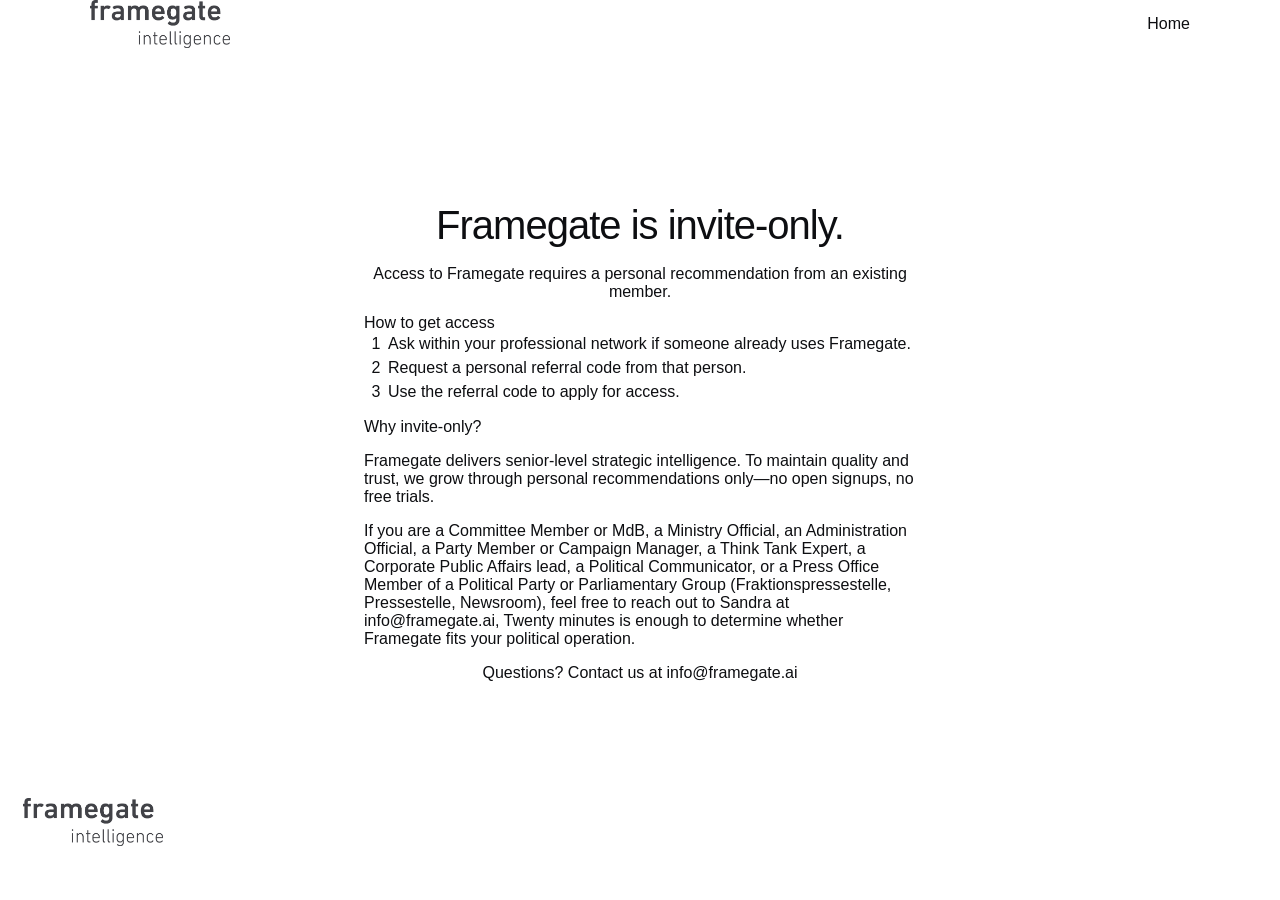
==== commit da2fc888: "Replace website branding with September 2026 wordmarks" ====
--- a/access.html
+++ b/access.html
@@ -23,7 +23,7 @@
             justify-content: space-between;
             align-items: center;
         }
-        .lp-nav-logo img { height: 28px; display: block; }
+        .lp-nav-logo img { width: 140px; height: auto; display: block; }
         .lp-nav-links {
             display: flex;
             gap: var(--space-6);
@@ -149,10 +149,11 @@
             color: var(--text-tertiary);
         }
         .lp-footer-left img {
-            height: 20px;
+            width: 140px;
+            height: auto;
             margin-bottom: var(--space-2);
             display: block;
-            opacity: 0.5;
+            opacity: 1;
         }
         .lp-footer-right {
             font-size: var(--text-xs);
@@ -173,14 +174,14 @@
             .lp-footer-right { text-align: left; }
         }
     </style>
-</head>
+<link rel="icon" type="image/jpeg" href="assets/framegate-pink-20260904.jpg"></head>
 <body>
 
     <!-- ══════════ NAV ══════════ -->
     <nav class="lp-nav">
         <div class="lp-nav-container">
             <a href="/" class="lp-nav-logo">
-                <img src="assets/logo-schwarz.png" alt="Framegate">
+                <img src="assets/framegate-grau-20260904.jpg" alt="Framegate">
             </a>
             <div class="lp-nav-links">
                 <a href="/">Home</a>
@@ -219,7 +220,7 @@
     <footer class="lp-footer">
         <div class="lp-footer-inner">
             <div class="lp-footer-left">
-                <img src="assets/logo-grau.png" alt="Framegate">
+                <img src="assets/framegate-grau-20260904.jpg" alt="Framegate">
                 &copy; 2026 Framegate Intelligence UG (haftungsbeschr&auml;nkt)            </div>
             <div class="lp-footer-right">
                 <a href="impressum.html">Impressum</a> &middot;
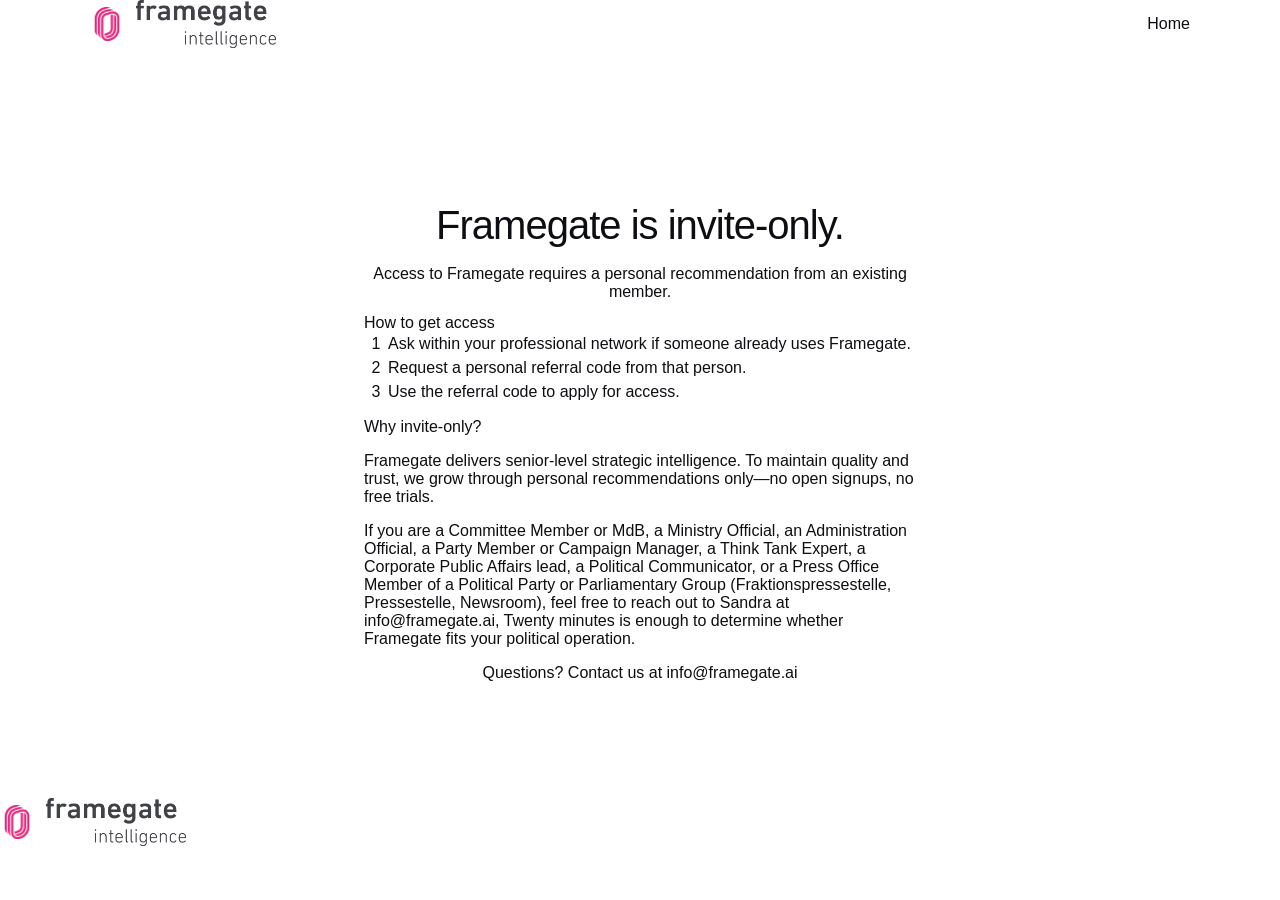
==== commit a34a06e0: "Restore original brand symbol alongside new wordmarks" ====
--- a/access.html
+++ b/access.html
@@ -174,14 +174,14 @@
             .lp-footer-right { text-align: left; }
         }
     </style>
-<link rel="icon" type="image/jpeg" href="assets/framegate-pink-20260904.jpg"></head>
+<link rel="icon" type="image/png" href="assets/framegate-symbol.png"><style>.brand-lockup{display:inline-flex;align-items:center;gap:12px}.brand-lockup img.brand-symbol{width:34px;height:34px;object-fit:contain;margin:0}.brand-lockup img{margin-bottom:0}</style></head>
 <body>
 
     <!-- ══════════ NAV ══════════ -->
     <nav class="lp-nav">
         <div class="lp-nav-container">
             <a href="/" class="lp-nav-logo">
-                <img src="assets/framegate-grau-20260904.jpg" alt="Framegate">
+                <span class="brand-lockup"><img class="brand-symbol" src="assets/framegate-symbol.png" alt=""><img src="assets/framegate-grau-20260904.jpg" alt="Framegate"></span>
             </a>
             <div class="lp-nav-links">
                 <a href="/">Home</a>
@@ -220,7 +220,7 @@
     <footer class="lp-footer">
         <div class="lp-footer-inner">
             <div class="lp-footer-left">
-                <img src="assets/framegate-grau-20260904.jpg" alt="Framegate">
+                <span class="brand-lockup"><img class="brand-symbol" src="assets/framegate-symbol.png" alt=""><img src="assets/framegate-grau-20260904.jpg" alt="Framegate"></span>
                 &copy; 2026 Framegate Intelligence UG (haftungsbeschr&auml;nkt)            </div>
             <div class="lp-footer-right">
                 <a href="impressum.html">Impressum</a> &middot;
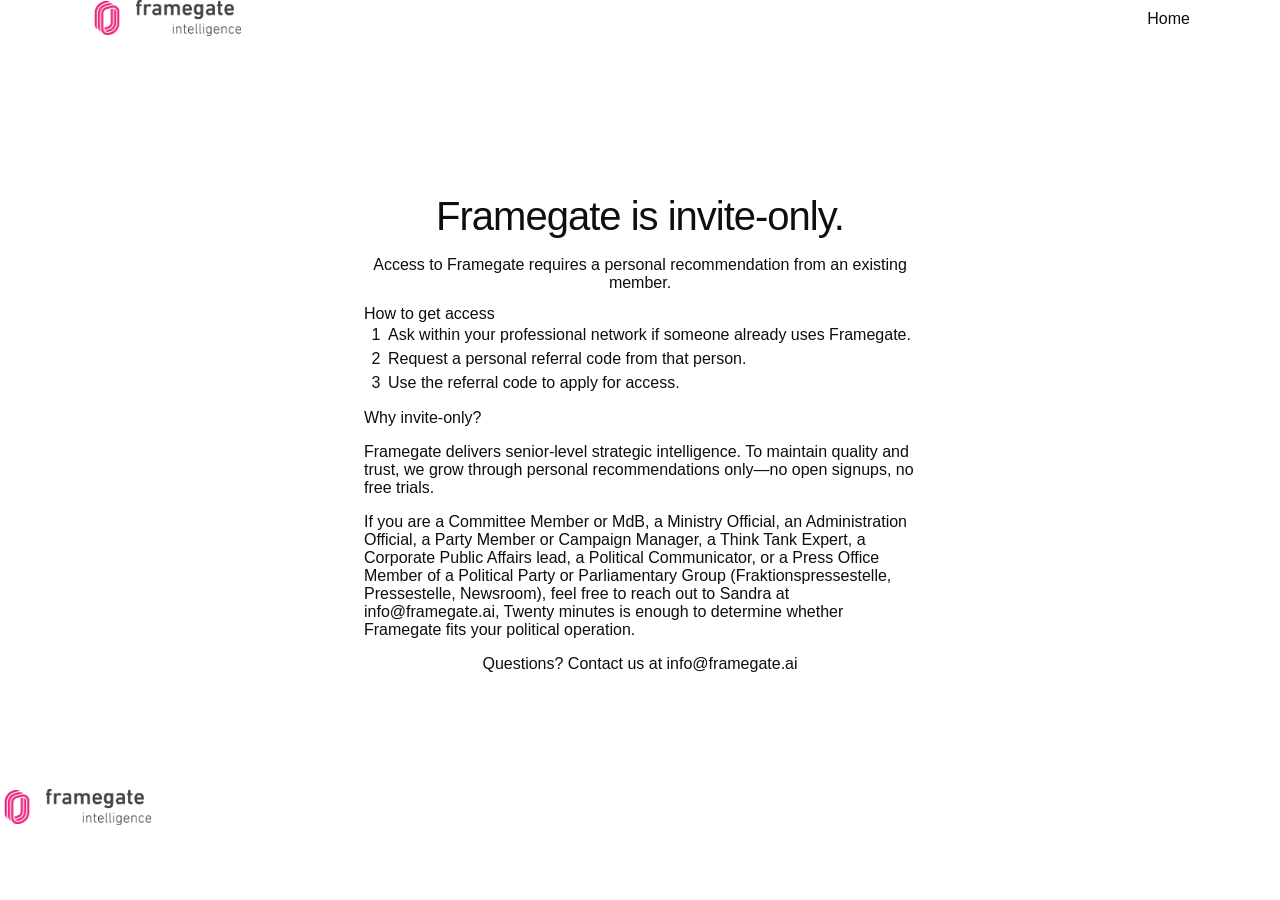
==== commit 565f4570: "Reduce wordmarks by 25 percent while preserving symbol sizes" ====
--- a/access.html
+++ b/access.html
@@ -23,7 +23,7 @@
             justify-content: space-between;
             align-items: center;
         }
-        .lp-nav-logo img { width: 140px; height: auto; display: block; }
+        .lp-nav-logo img { width:105px; height: auto; display: block; }
         .lp-nav-links {
             display: flex;
             gap: var(--space-6);
@@ -149,7 +149,7 @@
             color: var(--text-tertiary);
         }
         .lp-footer-left img {
-            width: 140px;
+            width:105px;
             height: auto;
             margin-bottom: var(--space-2);
             display: block;
